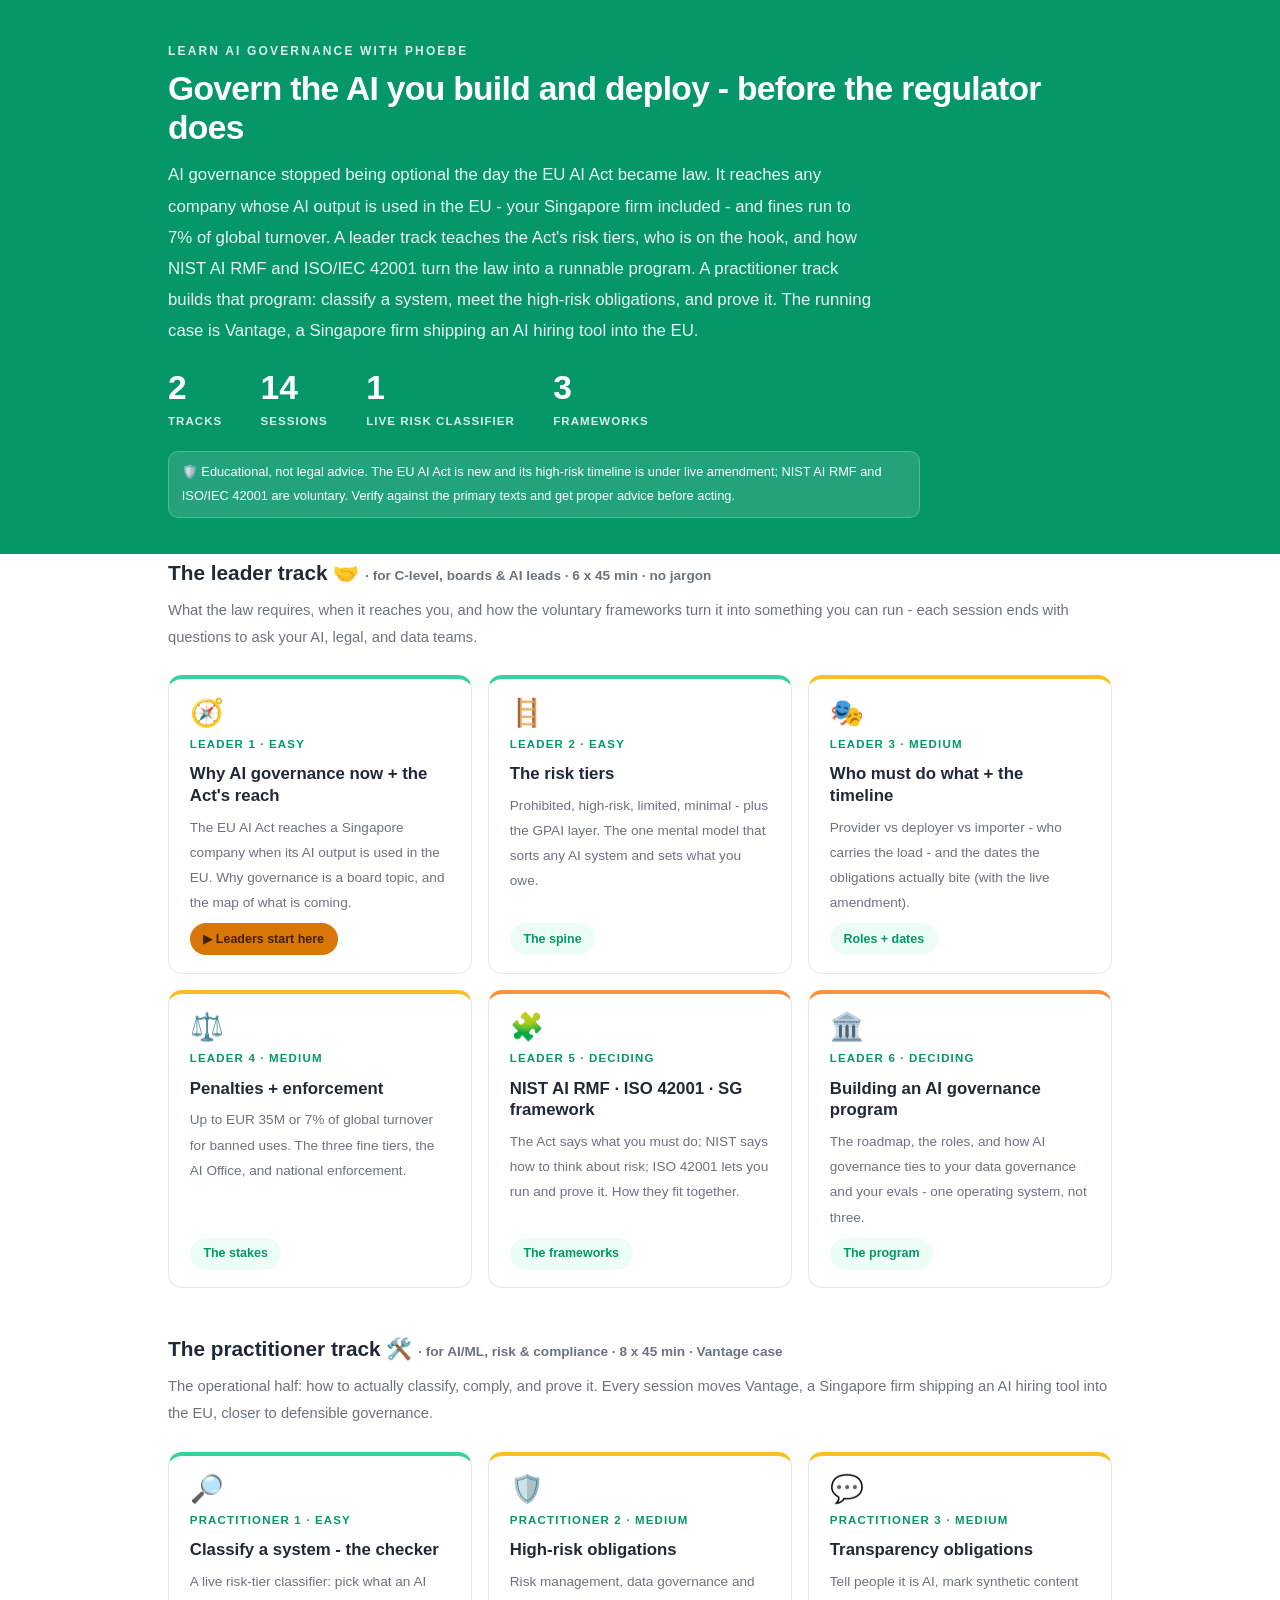
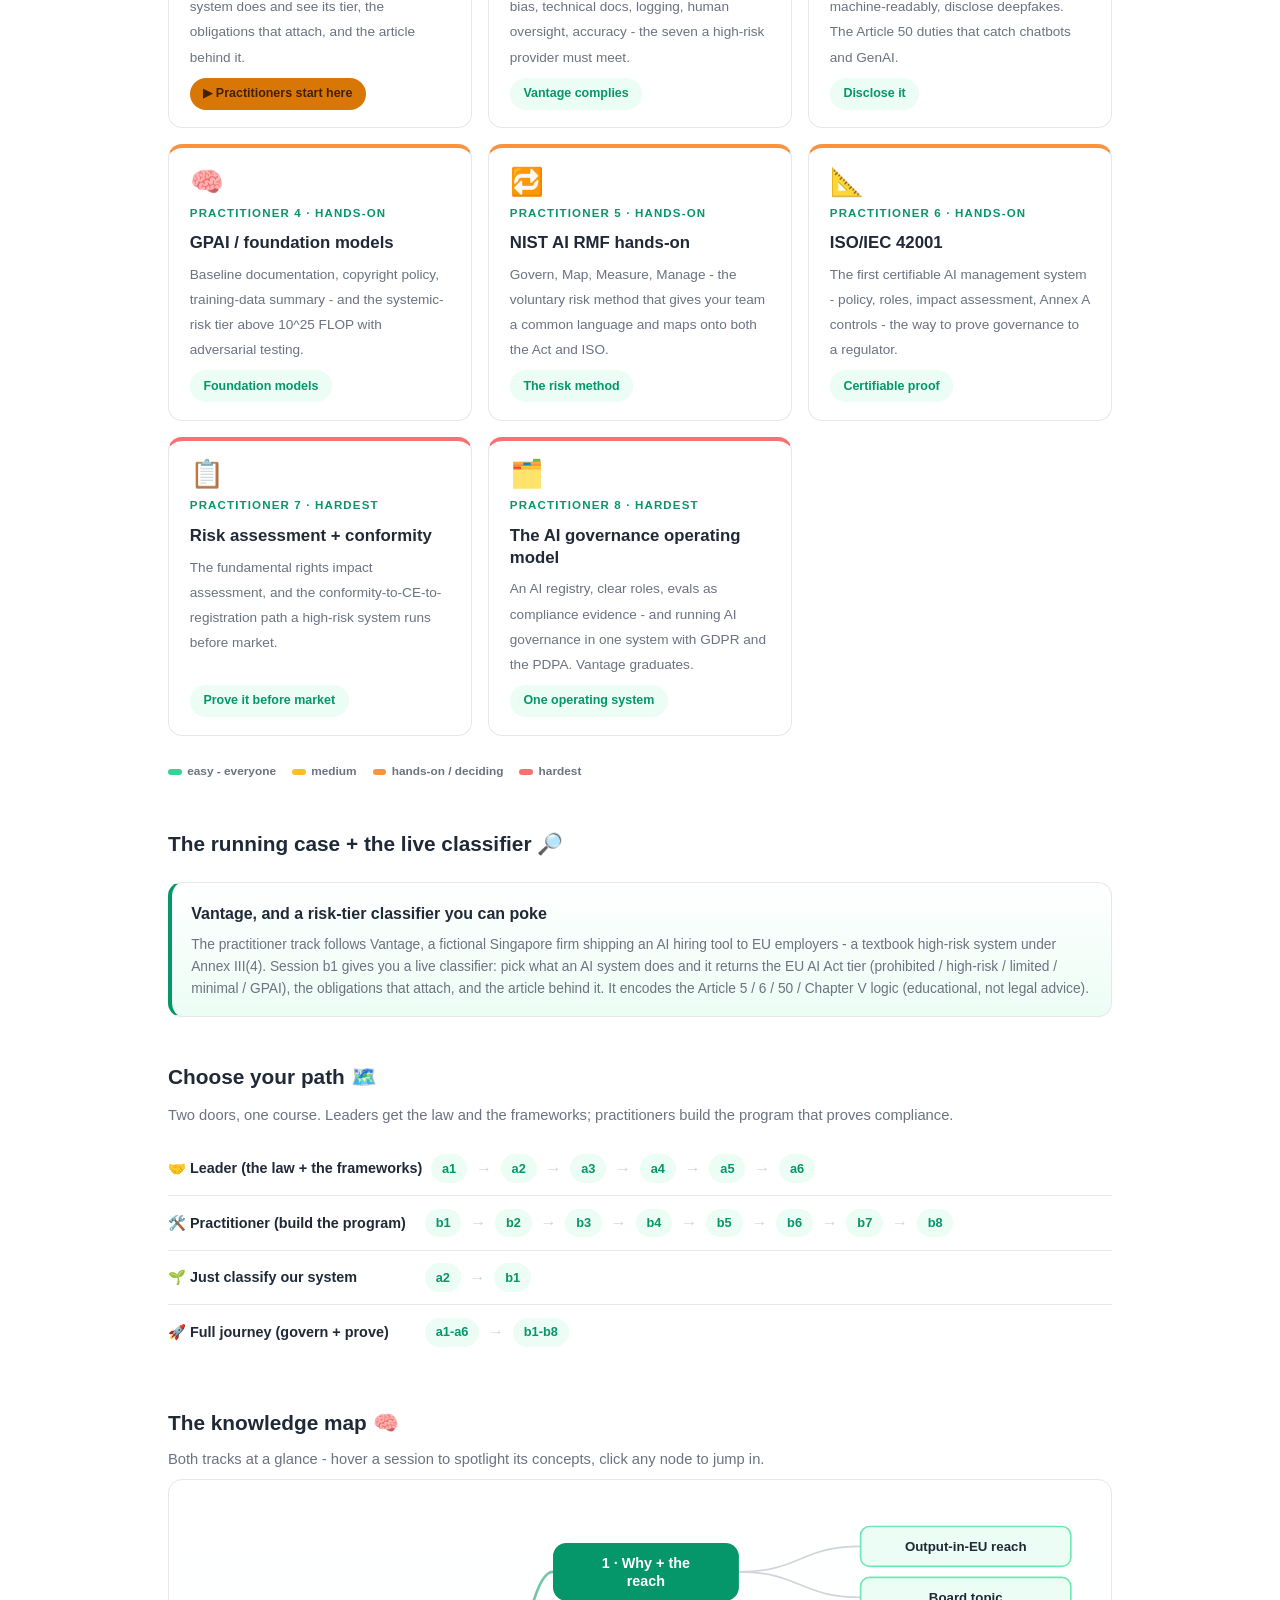
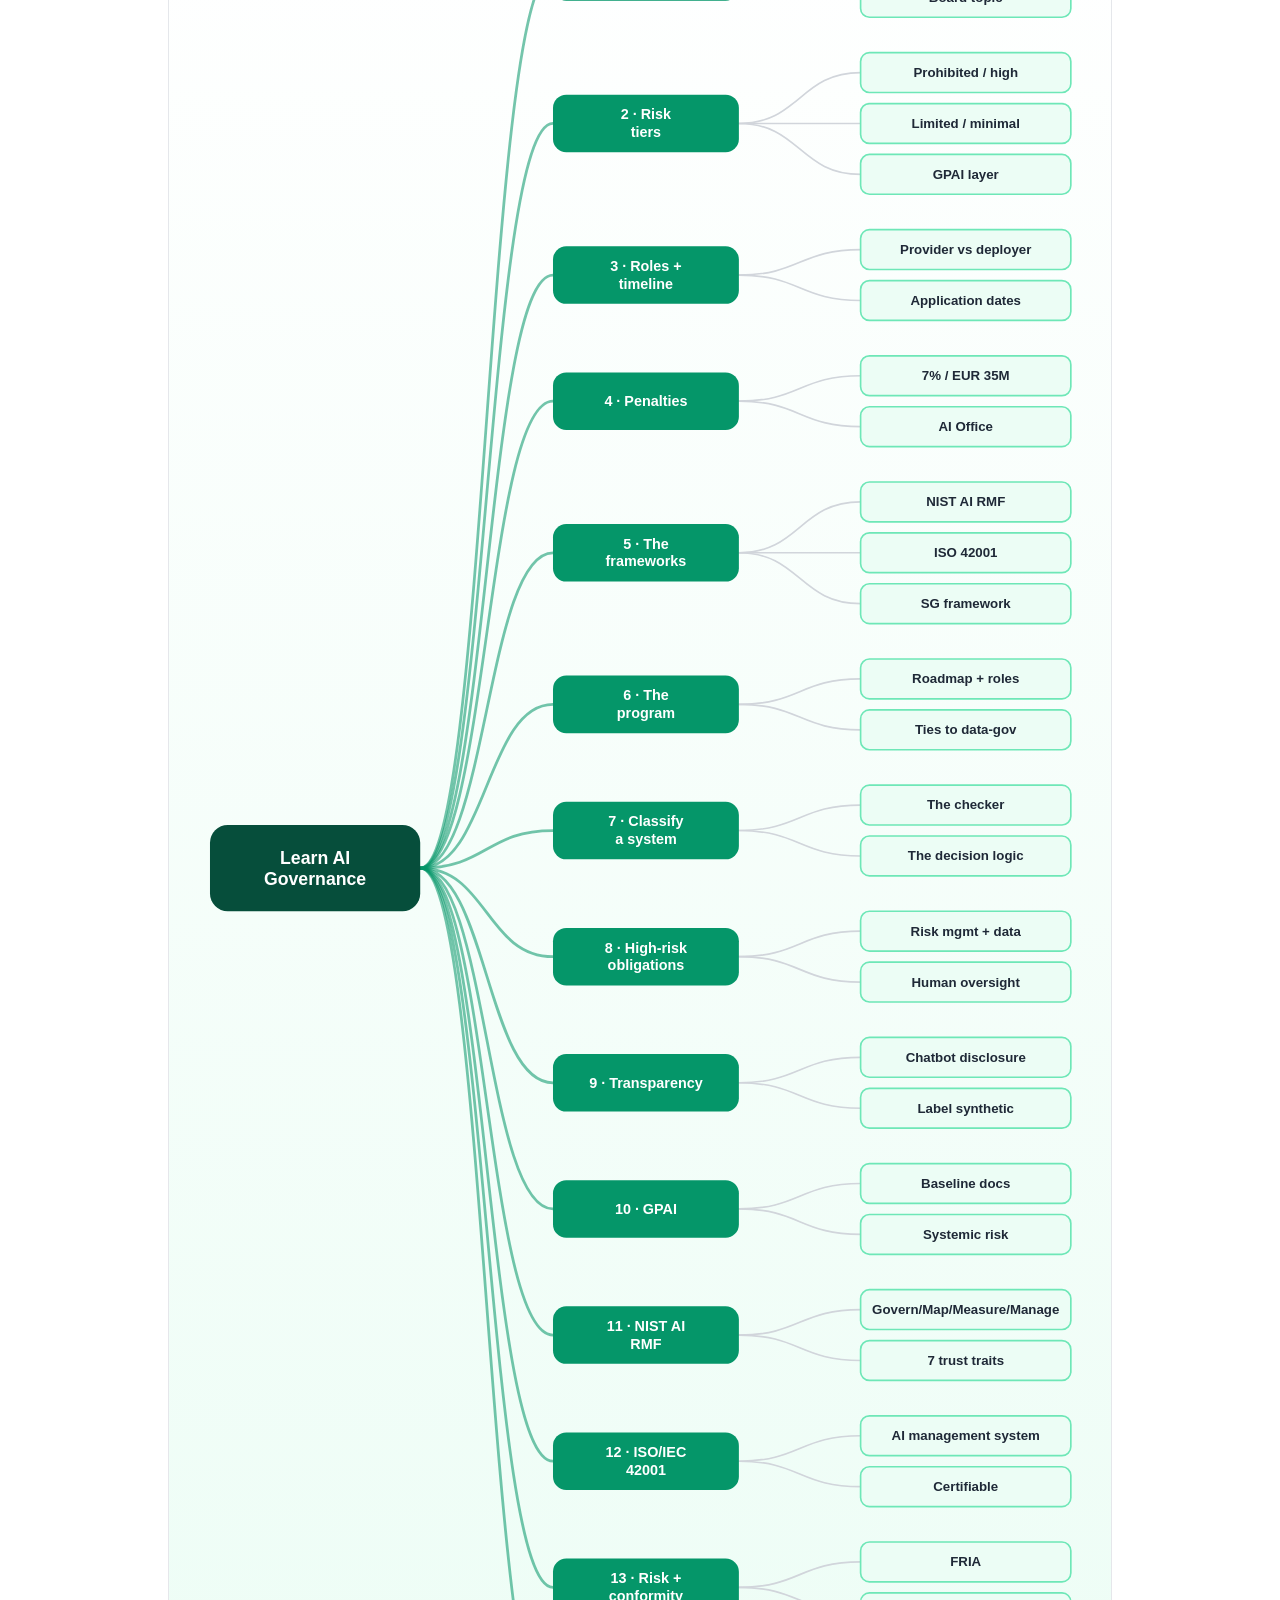
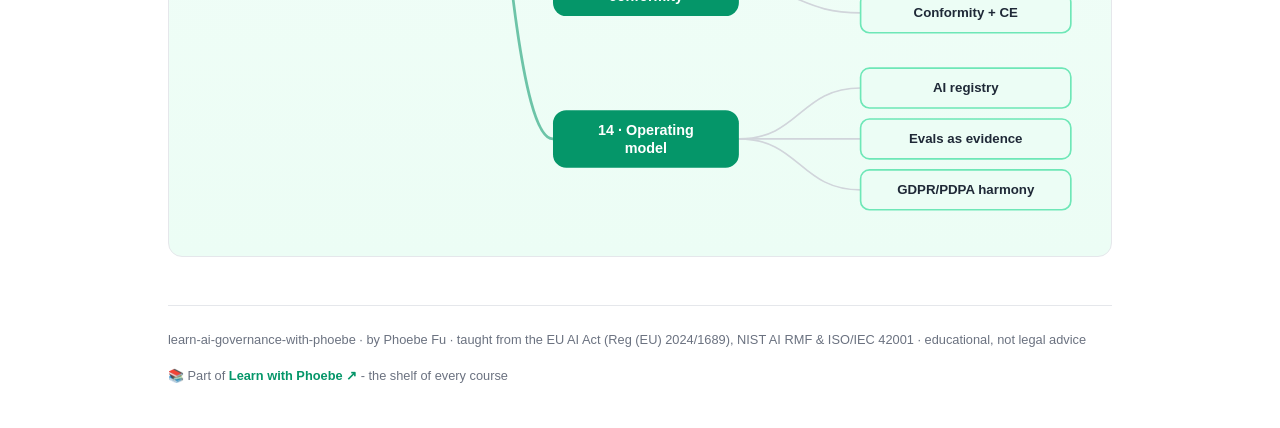
==== index.html @ 43eae9cd "learn-ai-governance-with-phoebe: two-track AI governance course (EU AI Act + NIST + ISO 42001), aiac" ====
<!DOCTYPE html>
<html lang="en">
<head>
<meta charset="UTF-8">
<meta name="viewport" content="width=device-width, initial-scale=1.0">
<title>learn AI governance with phoebe - the EU AI Act, NIST AI RMF & ISO 42001</title>
<link rel="stylesheet" href="assets/style.css?v=1">
<style>
  .stats-row { display: flex; gap: 2.4rem; margin-top: 1.5rem; flex-wrap: wrap; }
  .stat b { display: block; font-size: 2.1rem; font-weight: 800; line-height: 1.05; font-variant-numeric: tabular-nums; }
  .stat span { font-size: .72rem; opacity: .85; text-transform: uppercase; letter-spacing: .09em; font-weight: 600; }
  .lawnote { margin-top: 1rem; font-size: .8rem; background: rgba(255,255,255,.12); border: 1px solid rgba(255,255,255,.22); border-radius: 10px; padding: .55rem .8rem; max-width: 47rem; }

  .course-grid { display: grid; grid-template-columns: repeat(auto-fit, minmax(17rem, 1fr)); gap: 1rem; margin-top: 1.5rem; }
  .course-card { border: 1px solid var(--hairline); border-top: 4px solid var(--diff, var(--indigo)); border-radius: var(--radius); padding: 1.2rem 1.3rem 1.1rem; display: flex; flex-direction: column; gap: .5rem; text-decoration: none; color: var(--ink); background: #fff; transition: box-shadow .15s ease, border-color .15s ease, transform .15s ease; position: relative; }
  .course-card:hover { border-color: var(--indigo-soft); border-top-color: var(--diff, var(--indigo)); box-shadow: 0 8px 28px rgba(5,150,105,.14); transform: translateY(-3px); }
  .course-card .cicon { font-size: 1.7rem; line-height: 1; }
  .course-card .cnum { font-size: .72rem; font-weight: 700; color: var(--indigo); text-transform: uppercase; letter-spacing: .1em; }
  .course-card h3 { font-size: 1.05rem; font-weight: 800; line-height: 1.3; }
  .course-card p { font-size: .85rem; color: var(--muted); flex: 1; }
  .course-card .meta { display: flex; gap: .4rem; flex-wrap: wrap; }

  .diff-legend { display: flex; gap: 1rem; margin-top: 1.6rem; font-size: .74rem; color: var(--muted); font-weight: 600; flex-wrap: wrap; }
  .diff-legend i { display: inline-block; width: .85rem; height: .35rem; border-radius: 999px; margin-right: .35rem; vertical-align: middle; }

  .paths { margin-top: 2.6rem; }
  .paths h2 { font-size: 1.3rem; font-weight: 800; margin-bottom: .3rem; }
  .paths .plede { color: var(--muted); font-size: .92rem; margin-bottom: .8rem; }
  .path { display: flex; gap: .55rem; align-items: center; padding: .75rem 0; border-bottom: .5px solid var(--hairline); flex-wrap: wrap; }
  .path:last-child { border-bottom: none; }
  .path b { min-width: 15.5rem; font-size: .9rem; }
  .path .pstep { background: var(--indigo-50); color: var(--indigo); border-radius: 999px; padding: .16rem .68rem; font-weight: 700; font-size: .8rem; text-decoration: none; transition: all .12s ease; }
  .path .pstep:hover { background: var(--indigo); color: #fff; }
  .path .parr { color: var(--faint); font-weight: 700; }

  .rp-card { border: 1px solid var(--hairline); border-left: 4px solid var(--indigo); border-radius: var(--radius); padding: 1rem 1.2rem; background: linear-gradient(180deg,#fff,var(--indigo-50)); margin-top: 1.2rem; }
  .rp-card h4 { font-size: 1rem; font-weight: 800; margin-bottom: .3rem; }
  .rp-card p { font-size: .86rem; color: var(--muted); line-height: 1.6; }

  .mm-section { margin-top: 1.6rem; }
  .mm-section h2 { font-size: 1.3rem; font-weight: 800; margin-bottom: .2rem; }
  .mm-section .mm-lede { color: var(--muted); font-size: .92rem; margin-bottom: .4rem; }
  .mm-wrap { border: 1px solid var(--hairline); border-radius: var(--radius); background: linear-gradient(180deg,#fff,#ECFDF5); padding: .6rem; overflow-x: auto; }
  .mm-svg { width: 100%; height: auto; display: block; max-width: 60rem; margin: 0 auto; min-width: 34rem; }
  .mm-link { cursor: pointer; text-decoration: none; }
  .mm-node rect { transition: opacity .15s ease, filter .15s ease; }
  .mm-node text { pointer-events: none; }
  .mm-link:hover .mm-node rect { filter: brightness(1.06); }
  .mm-edge { transition: opacity .15s ease; }
</style>
</head>
<body>

<header class="masthead">
  <div class="wrap">
    <div class="eyebrow">Learn AI Governance with Phoebe</div>
    <h1>Govern the AI you build and deploy - before the regulator does</h1>
    <p class="sub">AI governance stopped being optional the day the EU AI Act became law. It reaches any company whose AI output is used in the EU - your Singapore firm included - and fines run to 7% of global turnover. A leader track teaches the Act's risk tiers, who is on the hook, and how NIST AI RMF and ISO/IEC 42001 turn the law into a runnable program. A practitioner track builds that program: classify a system, meet the high-risk obligations, and prove it. The running case is Vantage, a Singapore firm shipping an AI hiring tool into the EU.</p>
    <div class="stats-row">
      <div class="stat"><b data-count="2">2</b><span>tracks</span></div>
      <div class="stat"><b data-count="14">14</b><span>sessions</span></div>
      <div class="stat"><b data-count="1">1</b><span>live risk classifier</span></div>
      <div class="stat"><b data-count="3">3</b><span>frameworks</span></div>
    </div>
    <div class="lawnote">🛡️ Educational, not legal advice. The EU AI Act is new and its high-risk timeline is under live amendment; NIST AI RMF and ISO/IEC 42001 are voluntary. Verify against the primary texts and get proper advice before acting.</div>
  </div>
</header>

<main class="wrap">

  <section class="section">
    <div class="paths" style="margin-top:0">
      <h2>The leader track 🤝 <span style="font-size:.85rem;font-weight:600;color:var(--muted)">· for C-level, boards &amp; AI leads · 6 x 45 min · no jargon</span></h2>
      <p class="plede">What the law requires, when it reaches you, and how the voluntary frameworks turn it into something you can run - each session ends with questions to ask your AI, legal, and data teams.</p>
    </div>
    <div class="course-grid">
      <a class="course-card" href="courses/a1-why-governance.html" style="--diff:#34D399">
        <span class="cicon">🧭</span><span class="cnum">Leader 1 · easy</span>
        <h3>Why AI governance now + the Act's reach</h3>
        <p>The EU AI Act reaches a Singapore company when its AI output is used in the EU. Why governance is a board topic, and the map of what is coming.</p>
        <span class="meta"><span class="pill amber">▶ Leaders start here</span></span>
      </a>
      <a class="course-card" href="courses/a2-risk-tiers.html" style="--diff:#34D399">
        <span class="cicon">🪜</span><span class="cnum">Leader 2 · easy</span>
        <h3>The risk tiers</h3>
        <p>Prohibited, high-risk, limited, minimal - plus the GPAI layer. The one mental model that sorts any AI system and sets what you owe.</p>
        <span class="meta"><span class="pill light">The spine</span></span>
      </a>
      <a class="course-card" href="courses/a3-roles-timeline.html" style="--diff:#FBBF24">
        <span class="cicon">🎭</span><span class="cnum">Leader 3 · medium</span>
        <h3>Who must do what + the timeline</h3>
        <p>Provider vs deployer vs importer - who carries the load - and the dates the obligations actually bite (with the live amendment).</p>
        <span class="meta"><span class="pill light">Roles + dates</span></span>
      </a>
      <a class="course-card" href="courses/a4-penalties.html" style="--diff:#FBBF24">
        <span class="cicon">⚖️</span><span class="cnum">Leader 4 · medium</span>
        <h3>Penalties + enforcement</h3>
        <p>Up to EUR 35M or 7% of global turnover for banned uses. The three fine tiers, the AI Office, and national enforcement.</p>
        <span class="meta"><span class="pill light">The stakes</span></span>
      </a>
      <a class="course-card" href="courses/a5-frameworks.html" style="--diff:#FB923C">
        <span class="cicon">🧩</span><span class="cnum">Leader 5 · deciding</span>
        <h3>NIST AI RMF · ISO 42001 · SG framework</h3>
        <p>The Act says what you must do; NIST says how to think about risk; ISO 42001 lets you run and prove it. How they fit together.</p>
        <span class="meta"><span class="pill light">The frameworks</span></span>
      </a>
      <a class="course-card" href="courses/a6-program.html" style="--diff:#FB923C">
        <span class="cicon">🏛️</span><span class="cnum">Leader 6 · deciding</span>
        <h3>Building an AI governance program</h3>
        <p>The roadmap, the roles, and how AI governance ties to your data governance and your evals - one operating system, not three.</p>
        <span class="meta"><span class="pill light">The program</span></span>
      </a>
    </div>

    <div class="paths">
      <h2>The practitioner track 🛠️ <span style="font-size:.85rem;font-weight:600;color:var(--muted)">· for AI/ML, risk &amp; compliance · 8 x 45 min · Vantage case</span></h2>
      <p class="plede">The operational half: how to actually classify, comply, and prove it. Every session moves Vantage, a Singapore firm shipping an AI hiring tool into the EU, closer to defensible governance.</p>
    </div>
    <div class="course-grid">
      <a class="course-card" href="courses/b1-classify.html" style="--diff:#34D399">
        <span class="cicon">🔎</span><span class="cnum">Practitioner 1 · easy</span>
        <h3>Classify a system - the checker</h3>
        <p>A live risk-tier classifier: pick what an AI system does and see its tier, the obligations that attach, and the article behind it.</p>
        <span class="meta"><span class="pill amber">▶ Practitioners start here</span></span>
      </a>
      <a class="course-card" href="courses/b2-high-risk-obligations.html" style="--diff:#FBBF24">
        <span class="cicon">🛡️</span><span class="cnum">Practitioner 2 · medium</span>
        <h3>High-risk obligations</h3>
        <p>Risk management, data governance and bias, technical docs, logging, human oversight, accuracy - the seven a high-risk provider must meet.</p>
        <span class="meta"><span class="pill light">Vantage complies</span></span>
      </a>
      <a class="course-card" href="courses/b3-transparency.html" style="--diff:#FBBF24">
        <span class="cicon">💬</span><span class="cnum">Practitioner 3 · medium</span>
        <h3>Transparency obligations</h3>
        <p>Tell people it is AI, mark synthetic content machine-readably, disclose deepfakes. The Article 50 duties that catch chatbots and GenAI.</p>
        <span class="meta"><span class="pill light">Disclose it</span></span>
      </a>
      <a class="course-card" href="courses/b4-gpai.html" style="--diff:#FB923C">
        <span class="cicon">🧠</span><span class="cnum">Practitioner 4 · hands-on</span>
        <h3>GPAI / foundation models</h3>
        <p>Baseline documentation, copyright policy, training-data summary - and the systemic-risk tier above 10^25 FLOP with adversarial testing.</p>
        <span class="meta"><span class="pill light">Foundation models</span></span>
      </a>
      <a class="course-card" href="courses/b5-nist-rmf.html" style="--diff:#FB923C">
        <span class="cicon">🔁</span><span class="cnum">Practitioner 5 · hands-on</span>
        <h3>NIST AI RMF hands-on</h3>
        <p>Govern, Map, Measure, Manage - the voluntary risk method that gives your team a common language and maps onto both the Act and ISO.</p>
        <span class="meta"><span class="pill light">The risk method</span></span>
      </a>
      <a class="course-card" href="courses/b6-iso-42001.html" style="--diff:#FB923C">
        <span class="cicon">📐</span><span class="cnum">Practitioner 6 · hands-on</span>
        <h3>ISO/IEC 42001</h3>
        <p>The first certifiable AI management system - policy, roles, impact assessment, Annex A controls - the way to prove governance to a regulator.</p>
        <span class="meta"><span class="pill light">Certifiable proof</span></span>
      </a>
      <a class="course-card" href="courses/b7-risk-assessment.html" style="--diff:#F87171">
        <span class="cicon">📋</span><span class="cnum">Practitioner 7 · hardest</span>
        <h3>Risk assessment + conformity</h3>
        <p>The fundamental rights impact assessment, and the conformity-to-CE-to-registration path a high-risk system runs before market.</p>
        <span class="meta"><span class="pill light">Prove it before market</span></span>
      </a>
      <a class="course-card" href="courses/b8-operating-model.html" style="--diff:#F87171">
        <span class="cicon">🗂️</span><span class="cnum">Practitioner 8 · hardest</span>
        <h3>The AI governance operating model</h3>
        <p>An AI registry, clear roles, evals as compliance evidence - and running AI governance in one system with GDPR and the PDPA. Vantage graduates.</p>
        <span class="meta"><span class="pill light">One operating system</span></span>
      </a>
    </div>
    <div class="diff-legend">
      <span><i style="background:#34D399"></i>easy - everyone</span>
      <span><i style="background:#FBBF24"></i>medium</span>
      <span><i style="background:#FB923C"></i>hands-on / deciding</span>
      <span><i style="background:#F87171"></i>hardest</span>
    </div>

    <div class="paths">
      <h2>The running case + the live classifier 🔎</h2>
      <div class="rp-card">
        <h4>Vantage, and a risk-tier classifier you can poke</h4>
        <p>The practitioner track follows Vantage, a fictional Singapore firm shipping an AI hiring tool to EU employers - a textbook high-risk system under Annex III(4). Session b1 gives you a live classifier: pick what an AI system does and it returns the EU AI Act tier (prohibited / high-risk / limited / minimal / GPAI), the obligations that attach, and the article behind it. It encodes the Article 5 / 6 / 50 / Chapter V logic (educational, not legal advice).</p>
      </div>
    </div>

    <div class="paths">
      <h2>Choose your path 🗺️</h2>
      <p class="plede">Two doors, one course. Leaders get the law and the frameworks; practitioners build the program that proves compliance.</p>
      <div class="path"><b>🤝 Leader (the law + the frameworks)</b>
        <a class="pstep" href="courses/a1-why-governance.html">a1</a><span class="parr">→</span>
        <a class="pstep" href="courses/a2-risk-tiers.html">a2</a><span class="parr">→</span>
        <a class="pstep" href="courses/a3-roles-timeline.html">a3</a><span class="parr">→</span>
        <a class="pstep" href="courses/a4-penalties.html">a4</a><span class="parr">→</span>
        <a class="pstep" href="courses/a5-frameworks.html">a5</a><span class="parr">→</span>
        <a class="pstep" href="courses/a6-program.html">a6</a>
      </div>
      <div class="path"><b>🛠️ Practitioner (build the program)</b>
        <a class="pstep" href="courses/b1-classify.html">b1</a><span class="parr">→</span>
        <a class="pstep" href="courses/b2-high-risk-obligations.html">b2</a><span class="parr">→</span>
        <a class="pstep" href="courses/b3-transparency.html">b3</a><span class="parr">→</span>
        <a class="pstep" href="courses/b4-gpai.html">b4</a><span class="parr">→</span>
        <a class="pstep" href="courses/b5-nist-rmf.html">b5</a><span class="parr">→</span>
        <a class="pstep" href="courses/b6-iso-42001.html">b6</a><span class="parr">→</span>
        <a class="pstep" href="courses/b7-risk-assessment.html">b7</a><span class="parr">→</span>
        <a class="pstep" href="courses/b8-operating-model.html">b8</a>
      </div>
      <div class="path"><b>🌱 Just classify our system</b>
        <a class="pstep" href="courses/a2-risk-tiers.html">a2</a><span class="parr">→</span>
        <a class="pstep" href="courses/b1-classify.html">b1</a>
      </div>
      <div class="path"><b>🚀 Full journey (govern + prove)</b>
        <a class="pstep" href="courses/a1-why-governance.html">a1-a6</a><span class="parr">→</span>
        <a class="pstep" href="courses/b1-classify.html">b1-b8</a>
      </div>
    </div>
  </section>

  <section class="section mm-section">
    <h2>The knowledge map 🧠</h2>
    <p class="mm-lede">Both tracks at a glance - hover a session to spotlight its concepts, click any node to jump in.</p>
    <div class="mm-wrap"><div id="mindmap"></div></div>
  </section>

  <footer class="pagefoot">
    <span>learn-ai-governance-with-phoebe · by Phoebe Fu · taught from the EU AI Act (Reg (EU) 2024/1689), NIST AI RMF &amp; ISO/IEC 42001 · educational, not legal advice</span>
    <span>📚 Part of <a href="https://phoebefu6.github.io/learn-with-phoebe/">Learn with Phoebe ↗</a> - the shelf of every course</span>
  </footer>
</main>

<script>
window.MINDMAP_DATA = {
  title: "Learn AI\nGovernance",
  centerColor: "#064E3B",
  sessions: [
    { label: "Why + the\nreach", href: "courses/a1-why-governance.html", color: "#34D399",
      concepts: [ { label: "Output-in-EU reach", href: "courses/a1-why-governance.html" }, { label: "Board topic", href: "courses/a1-why-governance.html" } ] },
    { label: "Risk\ntiers", href: "courses/a2-risk-tiers.html", color: "#34D399",
      concepts: [ { label: "Prohibited / high", href: "courses/a2-risk-tiers.html" }, { label: "Limited / minimal", href: "courses/a2-risk-tiers.html" }, { label: "GPAI layer", href: "courses/a2-risk-tiers.html" } ] },
    { label: "Roles +\ntimeline", href: "courses/a3-roles-timeline.html", color: "#FBBF24",
      concepts: [ { label: "Provider vs deployer", href: "courses/a3-roles-timeline.html" }, { label: "Application dates", href: "courses/a3-roles-timeline.html" } ] },
    { label: "Penalties", href: "courses/a4-penalties.html", color: "#FBBF24",
      concepts: [ { label: "7% / EUR 35M", href: "courses/a4-penalties.html" }, { label: "AI Office", href: "courses/a4-penalties.html" } ] },
    { label: "The\nframeworks", href: "courses/a5-frameworks.html", color: "#FB923C",
      concepts: [ { label: "NIST AI RMF", href: "courses/a5-frameworks.html" }, { label: "ISO 42001", href: "courses/a5-frameworks.html" }, { label: "SG framework", href: "courses/a5-frameworks.html" } ] },
    { label: "The\nprogram", href: "courses/a6-program.html", color: "#FB923C",
      concepts: [ { label: "Roadmap + roles", href: "courses/a6-program.html" }, { label: "Ties to data-gov", href: "courses/a6-program.html" } ] },
    { label: "Classify\na system", href: "courses/b1-classify.html", color: "#34D399",
      concepts: [ { label: "The checker", href: "courses/b1-classify.html" }, { label: "The decision logic", href: "courses/b1-classify.html" } ] },
    { label: "High-risk\nobligations", href: "courses/b2-high-risk-obligations.html", color: "#FBBF24",
      concepts: [ { label: "Risk mgmt + data", href: "courses/b2-high-risk-obligations.html" }, { label: "Human oversight", href: "courses/b2-high-risk-obligations.html" } ] },
    { label: "Transparency", href: "courses/b3-transparency.html", color: "#FBBF24",
      concepts: [ { label: "Chatbot disclosure", href: "courses/b3-transparency.html" }, { label: "Label synthetic", href: "courses/b3-transparency.html" } ] },
    { label: "GPAI", href: "courses/b4-gpai.html", color: "#FB923C",
      concepts: [ { label: "Baseline docs", href: "courses/b4-gpai.html" }, { label: "Systemic risk", href: "courses/b4-gpai.html" } ] },
    { label: "NIST AI\nRMF", href: "courses/b5-nist-rmf.html", color: "#FB923C",
      concepts: [ { label: "Govern/Map/Measure/Manage", href: "courses/b5-nist-rmf.html" }, { label: "7 trust traits", href: "courses/b5-nist-rmf.html" } ] },
    { label: "ISO/IEC\n42001", href: "courses/b6-iso-42001.html", color: "#FB923C",
      concepts: [ { label: "AI management system", href: "courses/b6-iso-42001.html" }, { label: "Certifiable", href: "courses/b6-iso-42001.html" } ] },
    { label: "Risk +\nconformity", href: "courses/b7-risk-assessment.html", color: "#F87171",
      concepts: [ { label: "FRIA", href: "courses/b7-risk-assessment.html" }, { label: "Conformity + CE", href: "courses/b7-risk-assessment.html" } ] },
    { label: "Operating\nmodel", href: "courses/b8-operating-model.html", color: "#F87171",
      concepts: [ { label: "AI registry", href: "courses/b8-operating-model.html" }, { label: "Evals as evidence", href: "courses/b8-operating-model.html" }, { label: "GDPR/PDPA harmony", href: "courses/b8-operating-model.html" } ] }
  ]
};
</script>
<script src="assets/mindmap.js?v=1"></script>
<script src="assets/app.js?v=1"></script>
</body>
</html>
---- assets/style.css ----
/* learn-claude-with-phoebe - editorial bold design system
   Accent: indigo #059669 · Ink: #1F2937 · Flagship: amber #D97706 */

:root {
  --indigo: #059669;
  --indigo-deep: #064E3B;
  --indigo-mid: #10B981;
  --indigo-soft: #6EE7B7;
  --indigo-50: #ECFDF5;
  --ink: #1F2937;
  --muted: #6B7280;
  --faint: #D1D5DB;
  --hairline: #E5E7EB;
  --amber: #D97706;
  --amber-ink: #422006;
  --amber-50: #FFFBEB;
  --paper: #FFFFFF;
  --code-bg: #111827;
  --code-ink: #E5E7EB;
  --radius: 14px;
}

* { margin: 0; padding: 0; box-sizing: border-box; }

html { font-size: 16px; scroll-behavior: smooth; }
html.zoom-125 { font-size: 20px; }
html.zoom-150 { font-size: 24px; }

body {
  font-family: "Inter", -apple-system, BlinkMacSystemFont, "Segoe UI", Roboto, sans-serif;
  background: var(--paper);
  color: var(--ink);
  line-height: 1.85;
  font-feature-settings: "tnum";
}

.wrap { max-width: 62rem; margin: 0 auto; padding: 0 1.5rem; }

/* ---------- header band ---------- */
.masthead {
  background: var(--indigo);
  color: #fff;
  padding: 2.5rem 0 2.25rem;
}
.masthead .eyebrow {
  font-size: .75rem;
  letter-spacing: .18em;
  text-transform: uppercase;
  opacity: .85;
  font-weight: 600;
}
.masthead h1 {
  font-size: 2.1rem;
  line-height: 1.15;
  font-weight: 800;
  margin: .5rem 0 .75rem;
  letter-spacing: -.02em;
}
.masthead h1 .accent { color: inherit; }
.masthead .sub { font-size: 1.05rem; opacity: .92; max-width: 44rem; }

.chip-row { display: flex; flex-wrap: wrap; gap: .5rem; margin-top: 1.1rem; }
.chip {
  display: inline-flex;
  align-items: center;
  gap: .35rem;
  border-radius: 999px;
  padding: .25rem .8rem;
  font-size: .78rem;
  font-weight: 600;
  white-space: nowrap;
}
.chip.level { background: #fff; color: var(--indigo); }
.chip.audience { background: rgba(255,255,255,.16); color: #fff; border: 1px solid rgba(255,255,255,.35); }
.chip.time { background: var(--ink); color: #fff; font-variant-numeric: tabular-nums; }

/* ---------- agenda bar ---------- */
.agenda {
  display: flex;
  border-radius: 999px;
  overflow: hidden;
  margin: 1.4rem 0 0;
  font-size: .72rem;
  font-weight: 600;
  text-align: center;
  color: #fff;
}
.agenda span { padding: .45rem .3rem; white-space: nowrap; overflow: hidden; text-overflow: ellipsis; }
.agenda .a1 { background: var(--indigo-deep); }
.agenda .a2 { background: var(--indigo-mid); }
.agenda .a3 { background: var(--amber); color: var(--amber-ink); }
.agenda .a4 { background: var(--indigo-soft); }

/* ---------- toolbar ---------- */
.toolbar {
  position: sticky;
  top: 0;
  z-index: 40;
  background: rgba(255,255,255,.94);
  backdrop-filter: blur(6px);
  border-bottom: 1px solid var(--hairline);
  padding: .55rem 0;
}
.toolbar .wrap { display: flex; align-items: center; gap: .6rem; }
.toolbar .crumb { font-size: .8rem; color: var(--muted); font-weight: 600; margin-right: auto; }
.toolbar .crumb a { color: var(--indigo); text-decoration: none; }
.btn {
  border: 1px solid var(--hairline);
  background: #fff;
  color: var(--ink);
  border-radius: 999px;
  padding: .35rem .9rem;
  font-size: .78rem;
  font-weight: 600;
  cursor: pointer;
  font-family: inherit;
  transition: all .15s ease;
}
.btn:hover { border-color: var(--indigo); color: var(--indigo); }
.btn.primary { background: var(--indigo); border-color: var(--indigo); color: #fff; }
.btn.primary:hover { background: var(--indigo-deep); }

/* ---------- sections ---------- */
main { padding: 2.5rem 0 4rem; }

.section { margin-bottom: 2.8rem; }
.section-kicker { margin-bottom: 1rem; }
.section-kicker .klabel {
  display: block;
  font-size: .72rem;
  text-transform: uppercase;
  letter-spacing: .1em;
  color: var(--indigo);
  font-weight: 700;
  margin-bottom: .35rem;
}
.section-kicker h2 {
  font-size: 1.45rem;
  font-weight: 800;
  letter-spacing: -.01em;
  display: flex;
  align-items: center;
  gap: .7rem;
  flex-wrap: wrap;
}
.section-kicker .tag {
  border-radius: 999px;
  padding: .18rem .7rem;
  font-size: .7rem;
  font-weight: 700;
  text-transform: uppercase;
  letter-spacing: .08em;
}
.tag.concept { background: var(--indigo-50); color: var(--indigo); }
.tag.demo { background: var(--amber-50); color: var(--amber-ink); }
.tag.exercise { background: var(--ink); color: #fff; }

.lede { color: var(--muted); max-width: 46rem; margin-bottom: 1.4rem; line-height: 1.8; }

/* live vs self-study markers on cards */
.mode {
  font-size: .64rem;
  font-weight: 700;
  text-transform: uppercase;
  letter-spacing: .07em;
  padding: .14rem .6rem;
  border-radius: 999px;
  flex: none;
}
.mode.live { background: var(--indigo); color: #fff; }
.mode.self { background: #fff; color: var(--muted); border: 1px solid var(--hairline); }

/* ---------- accordions ---------- */
details.card {
  border: 1px solid var(--hairline);
  border-radius: var(--radius);
  margin-bottom: .8rem;
  overflow: hidden;
  background: #fff;
}
details.card[open] { border-color: var(--indigo-soft); box-shadow: 0 8px 28px rgba(5,150,105,.08); }
details.card summary {
  list-style: none;
  cursor: pointer;
  padding: 1rem 1.25rem;
  display: flex;
  align-items: center;
  gap: .75rem;
  font-weight: 700;
  font-size: 1.02rem;
  user-select: none;
}
details.card summary::-webkit-details-marker { display: none; }
details.card summary .dot {
  width: .6rem; height: .6rem;
  border-radius: 999px;
  background: var(--indigo);
  flex: none;
}
details.card summary .mini { margin-left: auto; font-size: .72rem; color: var(--muted); font-weight: 600; white-space: nowrap; }
details.card summary .caret { transition: transform .2s ease; color: var(--indigo); font-size: .8rem; }
details.card[open] summary .caret { transform: rotate(90deg); }
details.card .body { padding: 0 1.25rem 1.4rem; border-top: 1px solid var(--hairline); padding-top: 1.15rem; }
details.card .body p { margin-bottom: 1.05rem; max-width: 48rem; }
details.card .body p:last-child { margin-bottom: 0; }
details.card .body ul, details.card .body ol { margin: 0 0 1.1rem 1.2rem; max-width: 47rem; }
details.card .body li { margin-bottom: .65rem; }
details.card .body h4 { font-size: .95rem; font-weight: 700; margin: 1.1rem 0 .45rem; }
details.card .body h4:first-child { margin-top: 0; }

/* ---------- pills & legends ---------- */
.legend { display: flex; flex-wrap: wrap; gap: .5rem; margin: 0 0 1.2rem; }
.pill {
  display: inline-flex;
  align-items: center;
  gap: .4rem;
  border-radius: 999px;
  padding: .28rem .85rem;
  font-size: .78rem;
  font-weight: 600;
}
.pill.solid { background: var(--indigo); color: #fff; }
.pill.light { background: var(--indigo-50); color: var(--indigo); }
.pill.inkpill { background: var(--ink); color: #fff; }
.pill.amber, .pill.peach { background: var(--amber); color: var(--amber-ink); }
.pill.bare { color: var(--faint); }

/* ---------- 4D grid ---------- */
.grid-2 { display: grid; grid-template-columns: repeat(auto-fit, minmax(15rem, 1fr)); gap: .8rem; margin: .5rem 0 1rem; }
.d-card {
  border: 1px solid var(--hairline);
  border-left: 4px solid var(--indigo);
  border-radius: 10px;
  padding: 1rem 1.1rem;
}
.d-card h4 { font-size: .95rem; margin-bottom: .3rem; }
.d-card h4 .lead-letter { color: var(--indigo); }
.d-card p { font-size: .86rem; color: var(--muted); margin: 0; }

/* ---------- tables ---------- */
table.clean { width: 100%; border-collapse: collapse; font-size: .9rem; margin: .4rem 0 1rem; }
table.clean th {
  text-align: left;
  font-size: .72rem;
  text-transform: uppercase;
  letter-spacing: .08em;
  color: var(--muted);
  padding: .5rem .6rem;
  border-bottom: 2px solid var(--ink);
}
table.clean td { padding: .7rem .6rem; border-bottom: .5px solid var(--hairline); vertical-align: top; line-height: 1.7; }
table.clean td:first-child { font-weight: 600; }

/* ---------- prompt boxes ---------- */
.prompt-box {
  position: relative;
  background: var(--code-bg);
  color: var(--code-ink);
  border-radius: var(--radius);
  padding: 1.1rem 1.2rem;
  margin: 1rem 0 1.2rem;
  font-family: "SF Mono", ui-monospace, Menlo, Consolas, monospace;
  font-size: .84rem;
  line-height: 1.65;
  white-space: pre-wrap;
  word-break: break-word;
}
.prompt-box .label {
  position: absolute;
  top: -0.7rem;
  left: 1rem;
  background: var(--indigo);
  color: #fff;
  font-family: "Inter", -apple-system, sans-serif;
  font-size: .68rem;
  font-weight: 700;
  letter-spacing: .06em;
  text-transform: uppercase;
  border-radius: 999px;
  padding: .15rem .7rem;
}
.prompt-box.bad .label { background: var(--faint); color: var(--ink); }
.prompt-box.good .label { background: var(--amber); color: var(--amber-ink); }
.copy-btn {
  position: absolute;
  top: .7rem;
  right: .7rem;
  background: rgba(255,255,255,.1);
  border: 1px solid rgba(255,255,255,.25);
  color: #fff;
  border-radius: 999px;
  padding: .25rem .8rem;
  font-size: .72rem;
  font-weight: 600;
  cursor: pointer;
  font-family: "Inter", -apple-system, sans-serif;
  transition: background .15s ease;
}
.copy-btn:hover { background: rgba(255,255,255,.22); }
.copy-btn.copied { background: var(--amber); border-color: var(--amber); color: var(--amber-ink); }

/* ---------- demo steps ---------- */
.steps { counter-reset: step; margin: .6rem 0 1rem; }
.step {
  display: flex;
  gap: .9rem;
  padding: .85rem 0;
  border-bottom: .5px solid var(--hairline);
}
.step:last-child { border-bottom: none; }
.step::before {
  counter-increment: step;
  content: counter(step);
  flex: none;
  width: 1.7rem; height: 1.7rem;
  border-radius: 999px;
  background: var(--indigo-50);
  color: var(--indigo);
  font-weight: 700;
  font-size: .85rem;
  display: inline-flex;
  align-items: center;
  justify-content: center;
  margin-top: .1rem;
}
.step p { margin: 0; }

/* ---------- callouts ---------- */
.callout {
  border-radius: var(--radius);
  padding: 1rem 1.2rem;
  margin: 1rem 0;
  font-size: .92rem;
}
.callout.tip { background: var(--indigo-50); border-left: 4px solid var(--indigo); }
.callout.win { background: var(--amber-50); border-left: 4px solid var(--amber); }
.callout strong:first-child { display: block; margin-bottom: .2rem; }

.callout.example {
  background: #FFFFFF;
  border: 1px solid var(--hairline);
  border-left: 4px solid var(--amber);
  font-size: .9rem;
}
.callout.example .ex-pill {
  display: inline-block;
  background: var(--amber);
  color: var(--amber-ink);
  border-radius: 999px;
  padding: .15rem .7rem;
  font-size: .68rem;
  font-weight: 700;
  text-transform: uppercase;
  letter-spacing: .06em;
  margin-bottom: .5rem;
}
.callout.example p { margin: 0 0 .75rem; max-width: 47rem; }
.callout.example p:last-child { margin-bottom: 0; }
.callout.example ul { margin: 0 0 0 1.1rem; max-width: 46rem; }
.callout.example li { margin-bottom: .6rem; }
.callout.example li:last-child { margin-bottom: 0; }

/* ---------- zoomable figures ---------- */
figure.zoomable {
  border: 1px solid var(--hairline);
  border-radius: var(--radius);
  padding: 1.2rem;
  margin: 1rem 0 1.4rem;
  cursor: zoom-in;
  transition: box-shadow .15s ease;
  background: #fff;
}
figure.zoomable:hover { box-shadow: 0 8px 28px rgba(5,150,105,.12); }
figure.zoomable svg, figure.zoomable img { width: 100%; height: auto; display: block; }
figure.zoomable figcaption {
  margin-top: .6rem;
  font-size: .76rem;
  color: var(--muted);
  font-weight: 600;
  display: flex;
  align-items: center;
  gap: .4rem;
}

.lightbox {
  position: fixed;
  inset: 0;
  z-index: 100;
  background: rgba(31,41,55,.9);
  display: none;
  align-items: center;
  justify-content: center;
  padding: 3vh 3vw;
  cursor: zoom-out;
}
.lightbox.open { display: flex; }
.lightbox .inner {
  background: #fff;
  border-radius: var(--radius);
  padding: 2rem;
  max-width: 94vw;
  max-height: 92vh;
  overflow: auto;
}
.lightbox .inner svg, .lightbox .inner img { width: min(88vw, 70rem); height: auto; }
.lightbox .close-hint {
  position: fixed;
  top: 1rem; right: 1.4rem;
  color: #fff;
  font-size: .8rem;
  font-weight: 600;
  opacity: .8;
}

/* ---------- courses covered ---------- */
.covered { border: 1px solid var(--hairline); border-radius: var(--radius); overflow: hidden; }
.covered-row {
  display: flex;
  align-items: baseline;
  gap: .8rem;
  padding: .75rem 1.1rem;
  border-bottom: .5px solid var(--hairline);
  font-size: .9rem;
}
.covered-row:last-child { border-bottom: none; }
.covered-row .status { flex: none; }
.covered-row .name { font-weight: 600; }
.covered-row .note { margin-left: auto; color: var(--muted); font-size: .78rem; text-align: right; }

/* ---------- cheat sheet footer ---------- */
.cheat {
  background: var(--ink);
  color: #fff;
  border-radius: var(--radius);
  padding: 1.6rem 1.6rem 1.3rem;
  margin-top: 3rem;
}
.cheat h3 { font-size: 1.1rem; margin-bottom: 1rem; }
.cheat h3 span { color: var(--indigo-soft); }
.cheat .grid-2 { gap: 1rem; }
.cheat .cheat-item { border-left: 3px solid var(--indigo-mid); padding-left: .8rem; }
.cheat .cheat-item b { display: block; font-size: .85rem; color: var(--indigo-soft); }
.cheat .cheat-item span { font-size: .82rem; opacity: .85; }

footer.pagefoot {
  border-top: 1px solid var(--hairline);
  margin-top: 3rem;
  padding: 1.4rem 0 2.5rem;
  font-size: .8rem;
  color: var(--muted);
  display: flex;
  justify-content: space-between;
  flex-wrap: wrap;
  gap: .8rem;
}
footer.pagefoot a { color: var(--indigo); text-decoration: none; font-weight: 600; }

/* ---------- wayfinding: reading progress + section dots + part numbers ---------- */

#progress-bar {
  position: fixed;
  top: 0; left: 0;
  height: 3px;
  width: 0;
  background: linear-gradient(90deg, var(--indigo), var(--amber));
  z-index: 90;
}

.pagenav {
  position: fixed;
  right: 1.1rem;
  top: 50%;
  transform: translateY(-50%);
  z-index: 50;
  display: flex;
  flex-direction: column;
  gap: .55rem;
}
.pagenav a {
  width: .68rem; height: .68rem;
  border-radius: 999px;
  background: #fff;
  border: 2px solid var(--faint);
  display: block;
  position: relative;
  transition: all .15s ease;
}
.pagenav a:hover { border-color: var(--indigo); transform: scale(1.3); }
.pagenav a.active { background: var(--indigo); border-color: var(--indigo); }
.pagenav a .nlabel {
  position: absolute;
  right: 1.4rem;
  top: 50%;
  transform: translateY(-50%);
  background: var(--ink);
  color: #fff;
  font-size: .7rem;
  font-weight: 600;
  padding: .22rem .65rem;
  border-radius: 6px;
  white-space: nowrap;
  opacity: 0;
  pointer-events: none;
  transition: opacity .15s ease;
}
.pagenav a:hover .nlabel { opacity: 1; }
@media (max-width: 74rem) { .pagenav { display: none; } }

main { counter-reset: partnum -1; }
.section .section-kicker { position: relative; }
.section .section-kicker::before {
  counter-increment: partnum;
  content: counter(partnum, decimal-leading-zero);
  position: absolute;
  right: 0;
  top: -1.2rem;
  font-size: 4.4rem;
  font-weight: 800;
  color: var(--indigo-50);
  line-height: 1;
  font-variant-numeric: tabular-nums;
  pointer-events: none;
  z-index: 0;
}
.section .section-kicker > * { position: relative; z-index: 1; }

details.card summary { transition: background .15s ease; }
details.card summary:hover { background: #F6FEFB; }

/* ---------- journey strip: you are here in the series ---------- */
.journey {
  display: flex;
  align-items: center;
  gap: .45rem;
  margin-top: 1.1rem;
  flex-wrap: wrap;
}
.journey .jlabel { font-size: .7rem; font-weight: 700; text-transform: uppercase; letter-spacing: .09em; opacity: .8; margin-right: .3rem; }
.journey a {
  width: 1.7rem; height: 1.7rem;
  border-radius: 999px;
  display: inline-flex;
  align-items: center;
  justify-content: center;
  font-size: .8rem;
  font-weight: 700;
  text-decoration: none;
  color: #fff;
  border: 1.5px solid rgba(255,255,255,.45);
  transition: all .15s ease;
  font-variant-numeric: tabular-nums;
}
.journey a:hover { border-color: #fff; transform: scale(1.12); }
.journey a.here { background: #fff; color: var(--indigo); border-color: #fff; }
.journey a.dd-chip { width: auto; border-radius: 999px; padding: 0 .7rem; font-size: .72rem; }

/* ---------- check-yourself quiz ---------- */
.quiz-q {
  border: 1px solid var(--hairline);
  border-radius: var(--radius);
  padding: 1.1rem 1.25rem 1rem;
  margin-bottom: .9rem;
  background: #fff;
}
.quiz-q .qtext { font-weight: 700; margin-bottom: .7rem; }
.quiz-q .qopt {
  display: block;
  width: 100%;
  text-align: left;
  background: #fff;
  border: 1px solid var(--hairline);
  border-radius: 10px;
  padding: .6rem .9rem;
  margin-bottom: .5rem;
  font-size: .9rem;
  font-family: inherit;
  color: var(--ink);
  cursor: pointer;
  transition: all .15s ease;
}
.quiz-q .qopt:hover { border-color: var(--indigo); background: var(--indigo-50); }
.quiz-q .qopt.correct { background: var(--indigo); border-color: var(--indigo); color: #fff; font-weight: 600; }
.quiz-q .qopt.correct::after { content: "  ✓"; }
.quiz-q .qopt.wrong { background: #FEF2F2; border-color: #FCA5A5; color: #991B1B; animation: qshake .3s ease; }
.quiz-q .qopt.wrong::after { content: "  ✗ try again"; font-size: .78rem; }
.quiz-q .qopt:disabled { cursor: default; }
.quiz-q .qwhy {
  display: none;
  background: var(--amber-50);
  border-left: 4px solid var(--amber);
  border-radius: 8px;
  padding: .6rem .9rem;
  font-size: .86rem;
  margin-top: .3rem;
}
.quiz-q.answered .qwhy { display: block; }
@keyframes qshake {
  0%, 100% { transform: translateX(0); }
  25% { transform: translateX(-5px); }
  75% { transform: translateX(5px); }
}
.quiz-score { font-weight: 700; color: var(--indigo); margin-top: .4rem; }

@media (prefers-reduced-motion: reduce) {
  .quiz-q .qopt.wrong { animation: none; }
  .journey a:hover { transform: none; }
}

/* ---------- micro-interactions (react-bits inspired, vanilla) ---------- */

/* BlurText: staggered word reveal on the masthead headline */
.masthead h1 .bw {
  display: inline-block;
  opacity: 0;
  filter: blur(8px);
  transform: translateY(.35em);
  animation: bw-in .7s cubic-bezier(.22,.9,.35,1) forwards;
  animation-delay: var(--bw-delay, 0s);
}
@keyframes bw-in {
  to { opacity: 1; filter: blur(0); transform: translateY(0); }
}

/* SpotlightCard: cursor-following highlight on accordion cards */
details.card { position: relative; }
details.card::after {
  content: "";
  position: absolute;
  inset: 0;
  pointer-events: none;
  opacity: 0;
  transition: opacity .3s ease;
  background: radial-gradient(320px circle at var(--mx, 50%) var(--my, 50%), rgba(5,150,105,.09), transparent 65%);
}
details.card:hover::after { opacity: 1; }

/* ScrollReveal: sections rise in as they enter the viewport */
.js-reveal .section {
  opacity: 0;
  transform: translateY(16px);
  transition: opacity .6s ease, transform .6s cubic-bezier(.22,.9,.35,1);
}
.js-reveal .section.revealed { opacity: 1; transform: none; }

@media (prefers-reduced-motion: reduce) {
  .masthead h1 .bw { animation: none; opacity: 1; filter: none; transform: none; }
  details.card::after { display: none; }
  .js-reveal .section { opacity: 1; transform: none; transition: none; }
}

@media (max-width: 40rem) {
  .masthead h1 { font-size: 1.6rem; }
  .agenda span { font-size: .6rem; }
  .toolbar .crumb { display: none; }
}

@media print {
  .toolbar, .copy-btn { display: none; }
  details.card { border: 1px solid #ccc; }
}

/* ---------- EU AI Act risk-tier classifier (aiact-live.js) ---------- */
.aiactbox { border: 1px solid var(--hairline); border-radius: var(--radius); background: #fff; overflow: hidden; margin: 1rem 0 1.4rem; box-shadow: 0 8px 28px rgba(5,150,105,.08); }
.ai-bar { display: flex; align-items: center; gap: .5rem; padding: .5rem .8rem; background: var(--indigo-deep); color: #fff; }
.ai-dot { width: .6rem; height: .6rem; border-radius: 999px; background: var(--amber); flex: none; }
.ai-title { font-size: .76rem; font-weight: 700; letter-spacing: .02em; }
.ai-tag { margin-left: auto; font-size: .68rem; font-weight: 600; opacity: .85; }
.ai-grid { display: grid; gap: .6rem; padding: .8rem .8rem .3rem; }
.ai-field { display: flex; flex-direction: column; gap: .25rem; }
.ai-flabel { font-size: .78rem; font-weight: 600; color: var(--ink); }
.ai-select { border: 1px solid var(--hairline); border-radius: 8px; padding: .45rem .6rem; font-family: inherit; font-size: .84rem; color: var(--ink); background: #fff; }
.ai-select:focus { outline: none; border-color: var(--indigo-soft); box-shadow: 0 0 0 3px rgba(5,150,105,.12); }
.ai-out { padding: .5rem .8rem .2rem; }
.ai-verdict { display: flex; gap: .7rem; align-items: flex-start; border-radius: 10px; padding: .7rem .85rem; }
.ai-prohibited { background: #FEF2F2; border: 1px solid #FCA5A5; }
.ai-high { background: #FFF7ED; border: 1px solid #FDBA74; }
.ai-limited { background: #ECFDF5; border: 1px solid #6EE7B7; }
.ai-minimal { background: #F3F4F6; border: 1px solid #D1D5DB; }
.ai-gpai { background: #EFF6FF; border: 1px solid #93C5FD; }
.ai-badge { font-size: .95rem; font-weight: 800; line-height: 1.3; white-space: nowrap; }
.ai-prohibited .ai-badge { color: #B91C1C; }
.ai-high .ai-badge { color: #C2410C; }
.ai-limited .ai-badge { color: #047857; }
.ai-minimal .ai-badge { color: #4B5563; }
.ai-gpai .ai-badge { color: #1D4ED8; }
.ai-verdict b { font-size: .95rem; }
.ai-rule { font-size: .68rem; font-weight: 700; color: var(--muted); background: #fff; border: 1px solid var(--hairline); border-radius: 999px; padding: .08rem .5rem; margin-left: .4rem; font-family: "SF Mono", Menlo, monospace; }
.ai-verdict p { font-size: .82rem; color: var(--ink); margin: .35rem 0 0; line-height: 1.55; }
.ai-verdict ul { margin: .35rem 0 0 1rem; font-size: .8rem; color: var(--ink); }
.ai-verdict li { margin: .1rem 0; }
.ai-note { font-size: .68rem; color: var(--muted); font-style: italic; padding: .2rem .85rem .3rem; }
.ai-cap { font-size: .76rem; color: var(--muted); padding: 0 .85rem .85rem; }
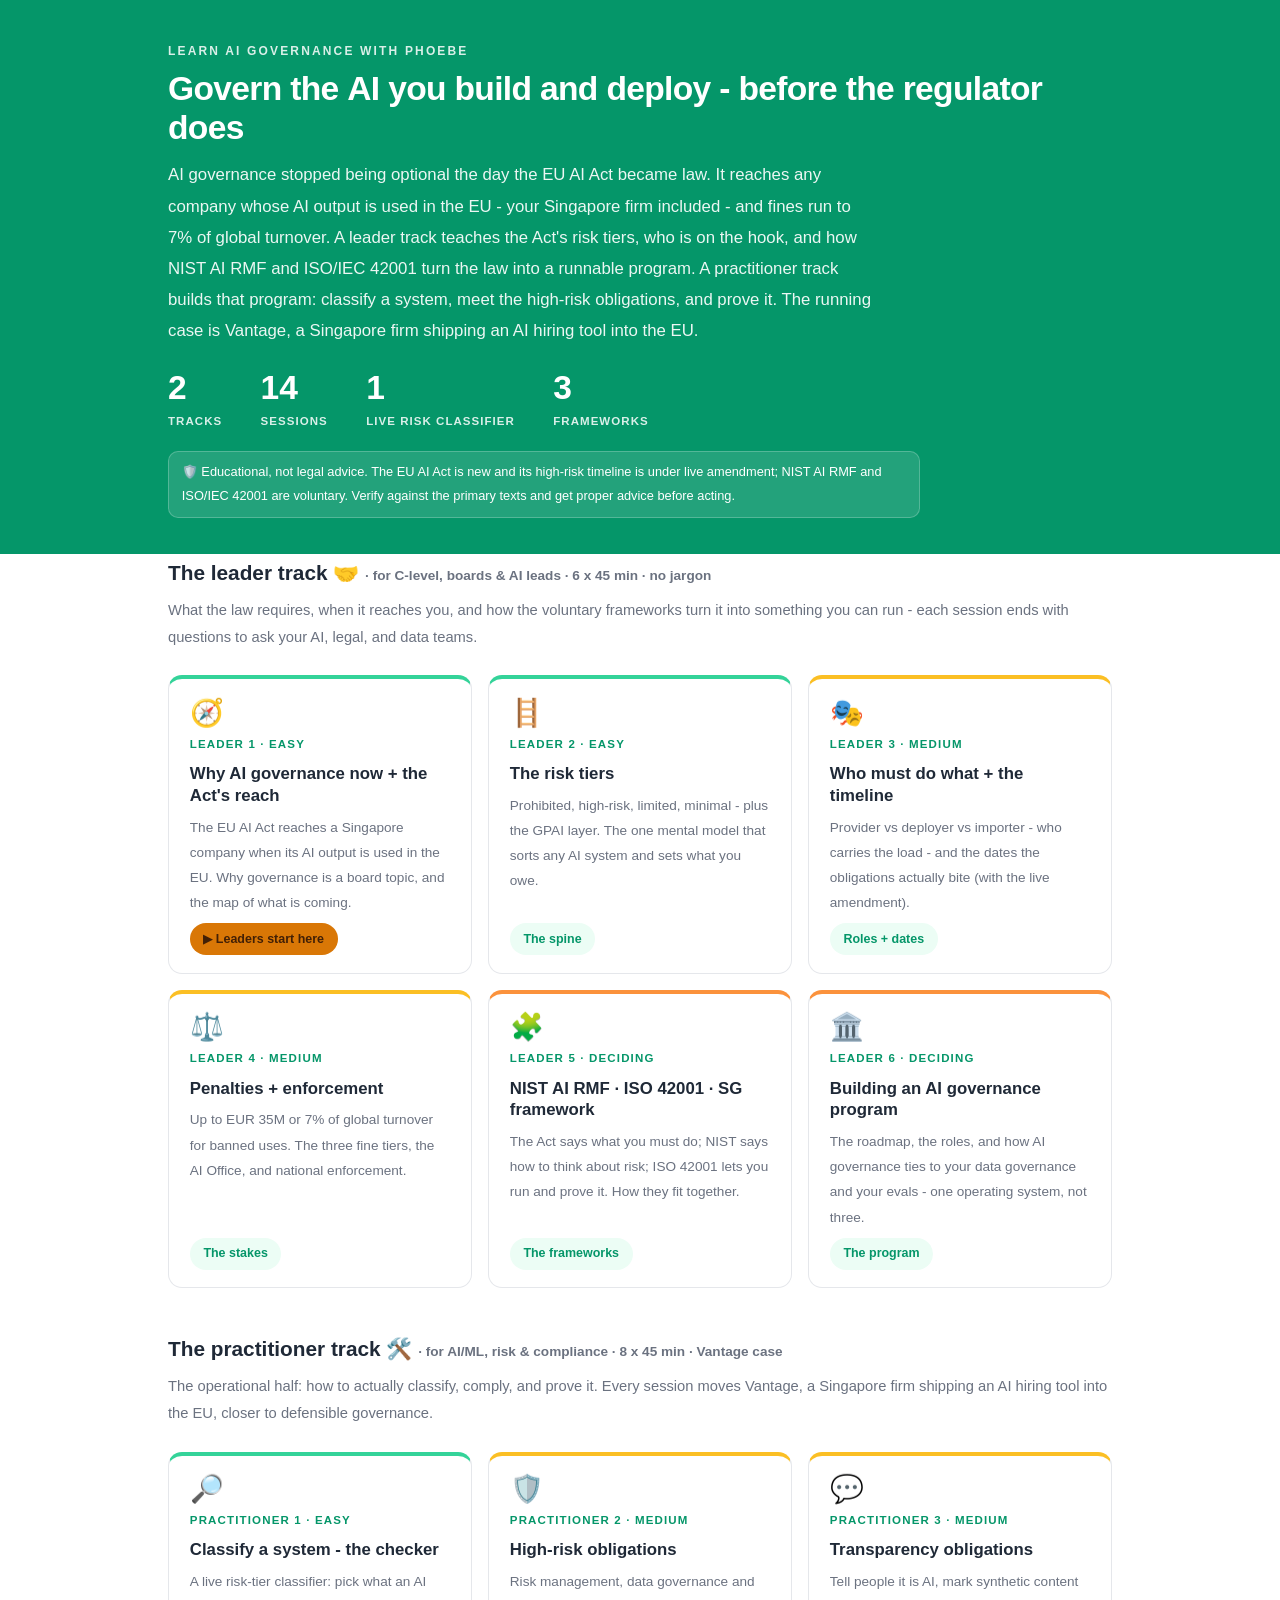
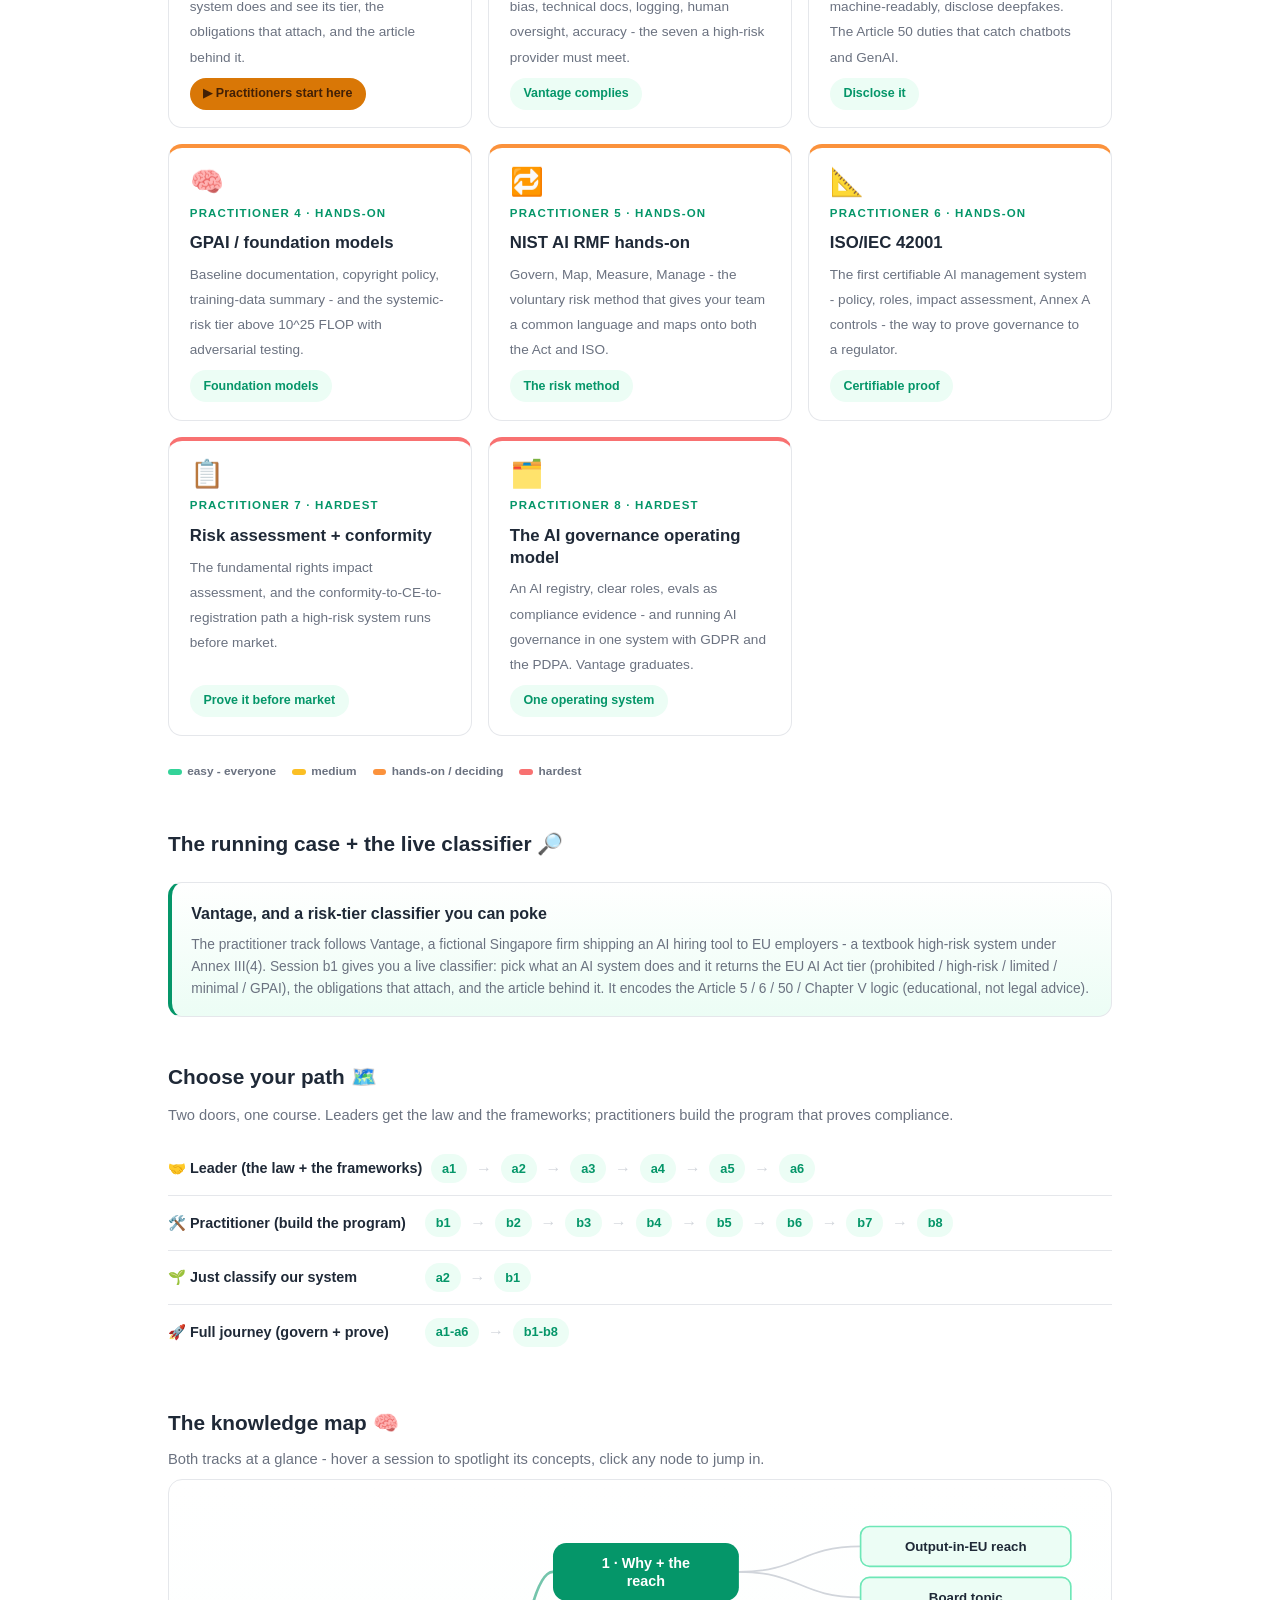
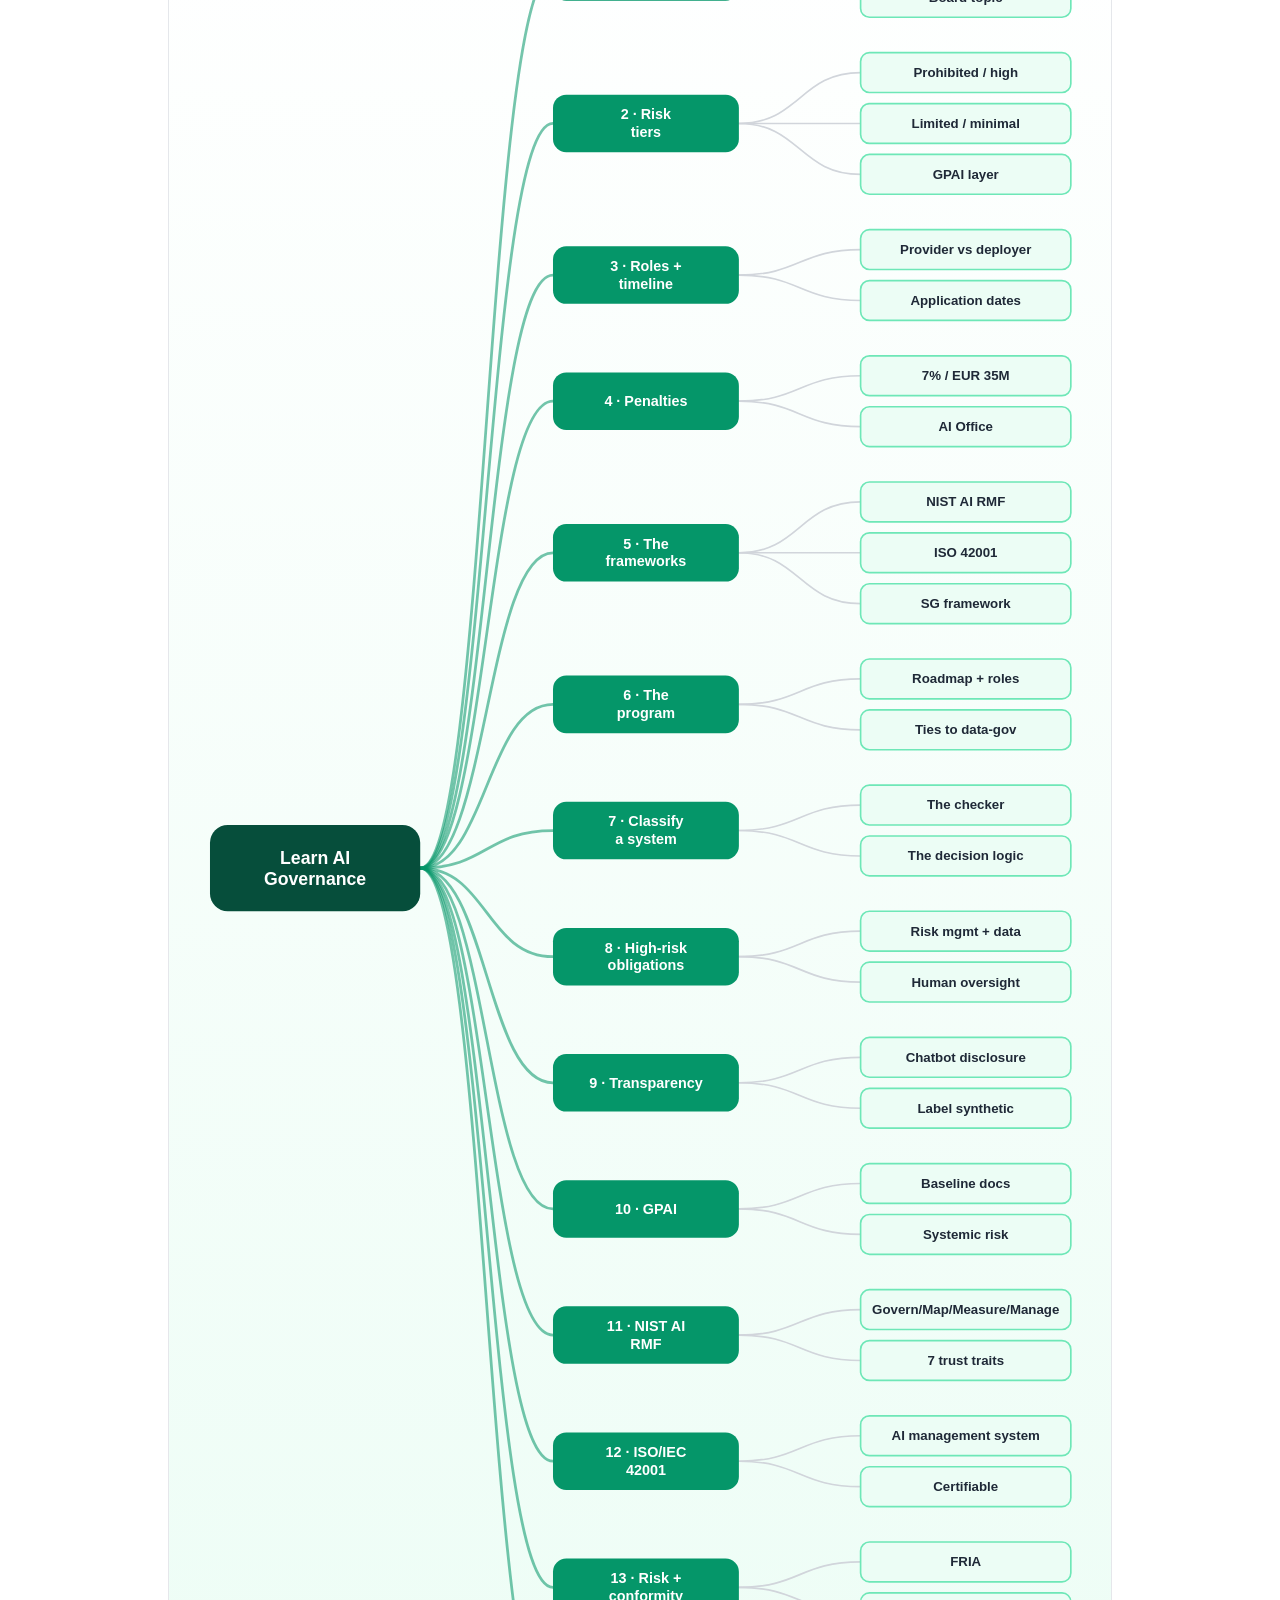
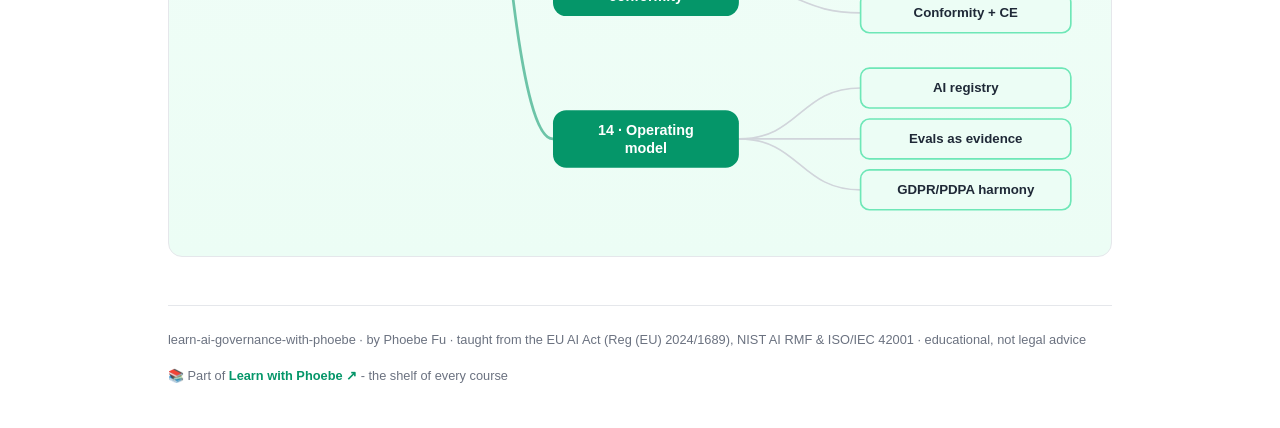
==== commit 67cd9ed4: "Fix diagram clipping and make every page readable on a narrow screen Diagrams: measured geometry def" ====
--- a/index.html
+++ b/index.html
@@ -4,7 +4,7 @@
 <meta charset="UTF-8">
 <meta name="viewport" content="width=device-width, initial-scale=1.0">
 <title>learn AI governance with phoebe - the EU AI Act, NIST AI RMF & ISO 42001</title>
-<link rel="stylesheet" href="assets/style.css?v=1">
+<link rel="stylesheet" href="assets/style.css?v=5">
 <style>
   .stats-row { display: flex; gap: 2.4rem; margin-top: 1.5rem; flex-wrap: wrap; }
   .stat b { display: block; font-size: 2.1rem; font-weight: 800; line-height: 1.05; font-variant-numeric: tabular-nums; }
@@ -261,7 +261,7 @@
   ]
 };
 </script>
-<script src="assets/mindmap.js?v=1"></script>
-<script src="assets/app.js?v=1"></script>
+<script src="assets/mindmap.js?v=5"></script>
+<script src="assets/app.js?v=5"></script>
 </body>
 </html>
--- a/assets/style.css
+++ b/assets/style.css
@@ -690,3 +690,111 @@
 .ai-verdict li { margin: .1rem 0; }
 .ai-note { font-size: .68rem; color: var(--muted); font-style: italic; padding: .2rem .85rem .3rem; }
 .ai-cap { font-size: .76rem; color: var(--muted); padding: 0 .85rem .85rem; }
+
+/* === LWP-PATCH v2 === */
+/* palette-agnostic aliases: 75 repos use --indigo/--amber, 1 uses --pine/--clay */
+:root {
+  --pv-accent: var(--indigo, var(--pine, #334155));
+  --pv-flag: var(--amber, var(--clay, #B45309));
+  --pv-flag-50: var(--amber-50, var(--clay-50, #FEF3E2));
+}
+
+/* ============================================================
+   v2 - readable on a phone + reading modes
+   Layout only. No palette tokens are changed.
+   ============================================================ */
+
+/* --- skip link --- */
+.skip-link {
+  position: absolute; left: -9999px; top: 0; z-index: 200;
+  background: var(--pv-accent); color: #fff;
+  padding: .7rem 1.1rem; border-radius: 0 0 var(--radius) 0;
+  font-weight: 700; font-size: .85rem; text-decoration: none;
+}
+.skip-link:focus { left: 0; }
+
+/* --- visible keyboard focus everywhere --- */
+:focus-visible {
+  outline: 3px solid var(--pv-flag);
+  outline-offset: 2px;
+  border-radius: 4px;
+}
+
+/* --- diagrams: hold authored width, scroll instead of shrinking --- */
+.figscroll { overflow-x: auto; -webkit-overflow-scrolling: touch; overscroll-behavior-x: contain; }
+.figscroll::-webkit-scrollbar { height: 6px; }
+.figscroll::-webkit-scrollbar-thumb { background: var(--faint); border-radius: 3px; }
+
+/* --- tables: scroll container + sticky row label --- */
+.tablescroll { overflow-x: auto; -webkit-overflow-scrolling: touch; border-radius: var(--radius); }
+
+/* --- section contents counter --- */
+.sec-meta {
+  display: block; margin-top: .3rem;
+  font-size: .72rem; font-weight: 700; letter-spacing: .06em;
+  text-transform: uppercase; color: var(--muted);
+  font-variant-numeric: tabular-nums;
+}
+
+/* --- study-mode switch --- */
+.btn.mode-on { background: var(--pv-flag); border-color: var(--pv-flag); color: #fff; }
+
+/* --- deep-linked card gets a moment of emphasis --- */
+details.card.linked { border-color: var(--pv-flag); box-shadow: 0 0 0 3px var(--pv-flag-50); }
+
+@media (max-width: 820px) {
+  /* labels keep the size they were drawn at; the figure scrolls */
+  figure.zoomable svg { min-width: 820px; }
+  .figscroll .mm-svg, .mindmap svg { min-width: 840px; }
+
+  table.clean { min-width: 620px; }
+  table.clean th:first-child,
+  table.clean td:first-child {
+    position: sticky; left: 0; background: #fff;
+    box-shadow: 1px 0 0 var(--hairline);
+  }
+
+  pre, .prompt-box { overflow-x: auto; }
+
+  /* 44px tap targets */
+  details.card summary { min-height: 44px; }
+  .qopt { min-height: 44px; display: flex; align-items: center; padding: .7rem .9rem; }
+  .toolbar .btn, .pagefoot a { min-height: 44px; display: inline-flex; align-items: center; }
+}
+
+@media (max-width: 640px) {
+  /* long inline code tokens and nowrap chips are the two things that still
+     forced the page sideways below 640px: let them break rather than push
+     the layout. Inside the media query only - desktop is untouched. */
+  :not(pre) > code, .prompt-box span, code span { overflow-wrap: anywhere; word-break: break-word; }
+  .chip, .syn-chip, .pill, .mode, .tag { white-space: normal; max-width: 100%; }
+
+  /* the agenda bar truncated its own labels into nonsense - stack it */
+  .agenda { flex-direction: column; align-items: stretch; gap: .3rem; }
+  .agenda span { font-size: .74rem; text-align: left; padding: .4rem .7rem; flex: none !important; }
+  .chip-row, .legend { flex-wrap: wrap; }
+  .journey { flex-wrap: wrap; row-gap: .45rem; }
+}
+
+/* --- print: a session should print as a complete handout --- */
+@media print {
+  .pagenav, #progress-bar, .skip-link, .journey, .lightbox { display: none !important; }
+  details.card > .body { display: block !important; }
+  details.card, figure, table.clean, .callout { break-inside: avoid; page-break-inside: avoid; }
+  figure.zoomable svg { min-width: 0; max-width: 100%; }
+  .figscroll, .tablescroll { overflow: visible; }
+  a[href^="http"]::after { content: " (" attr(href) ")"; font-size: .72rem; color: #555; }
+}
+
+/* swipe hint: own line, only when the diagram really does scroll */
+figure.zoomable.can-scroll figcaption { flex-wrap: wrap; }
+figure.zoomable.can-scroll figcaption::after {
+  content: "swipe the diagram \2192";
+  flex: 0 0 100%;
+  margin-top: .2rem;
+  font-size: .72rem;
+  font-weight: 700;
+  letter-spacing: .04em;
+  color: var(--pv-flag);
+}
+/* === /LWP-PATCH === */
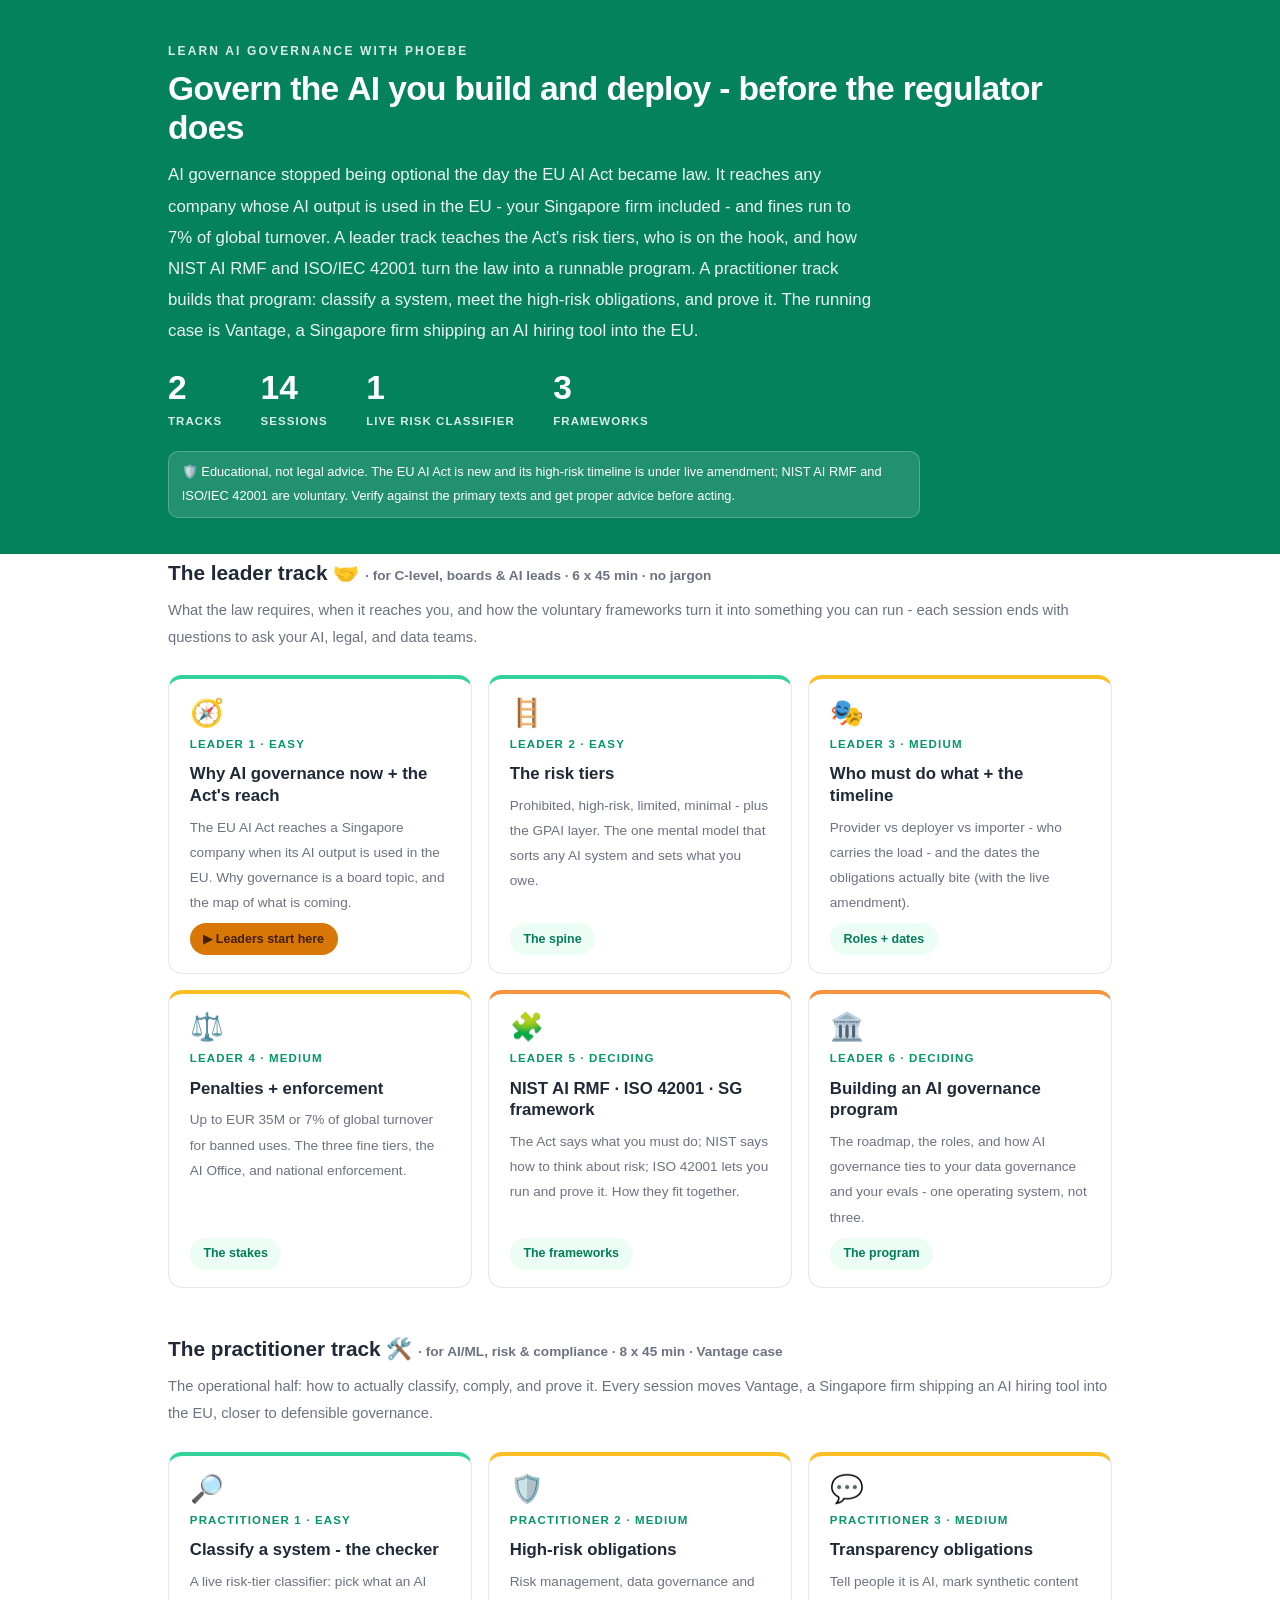
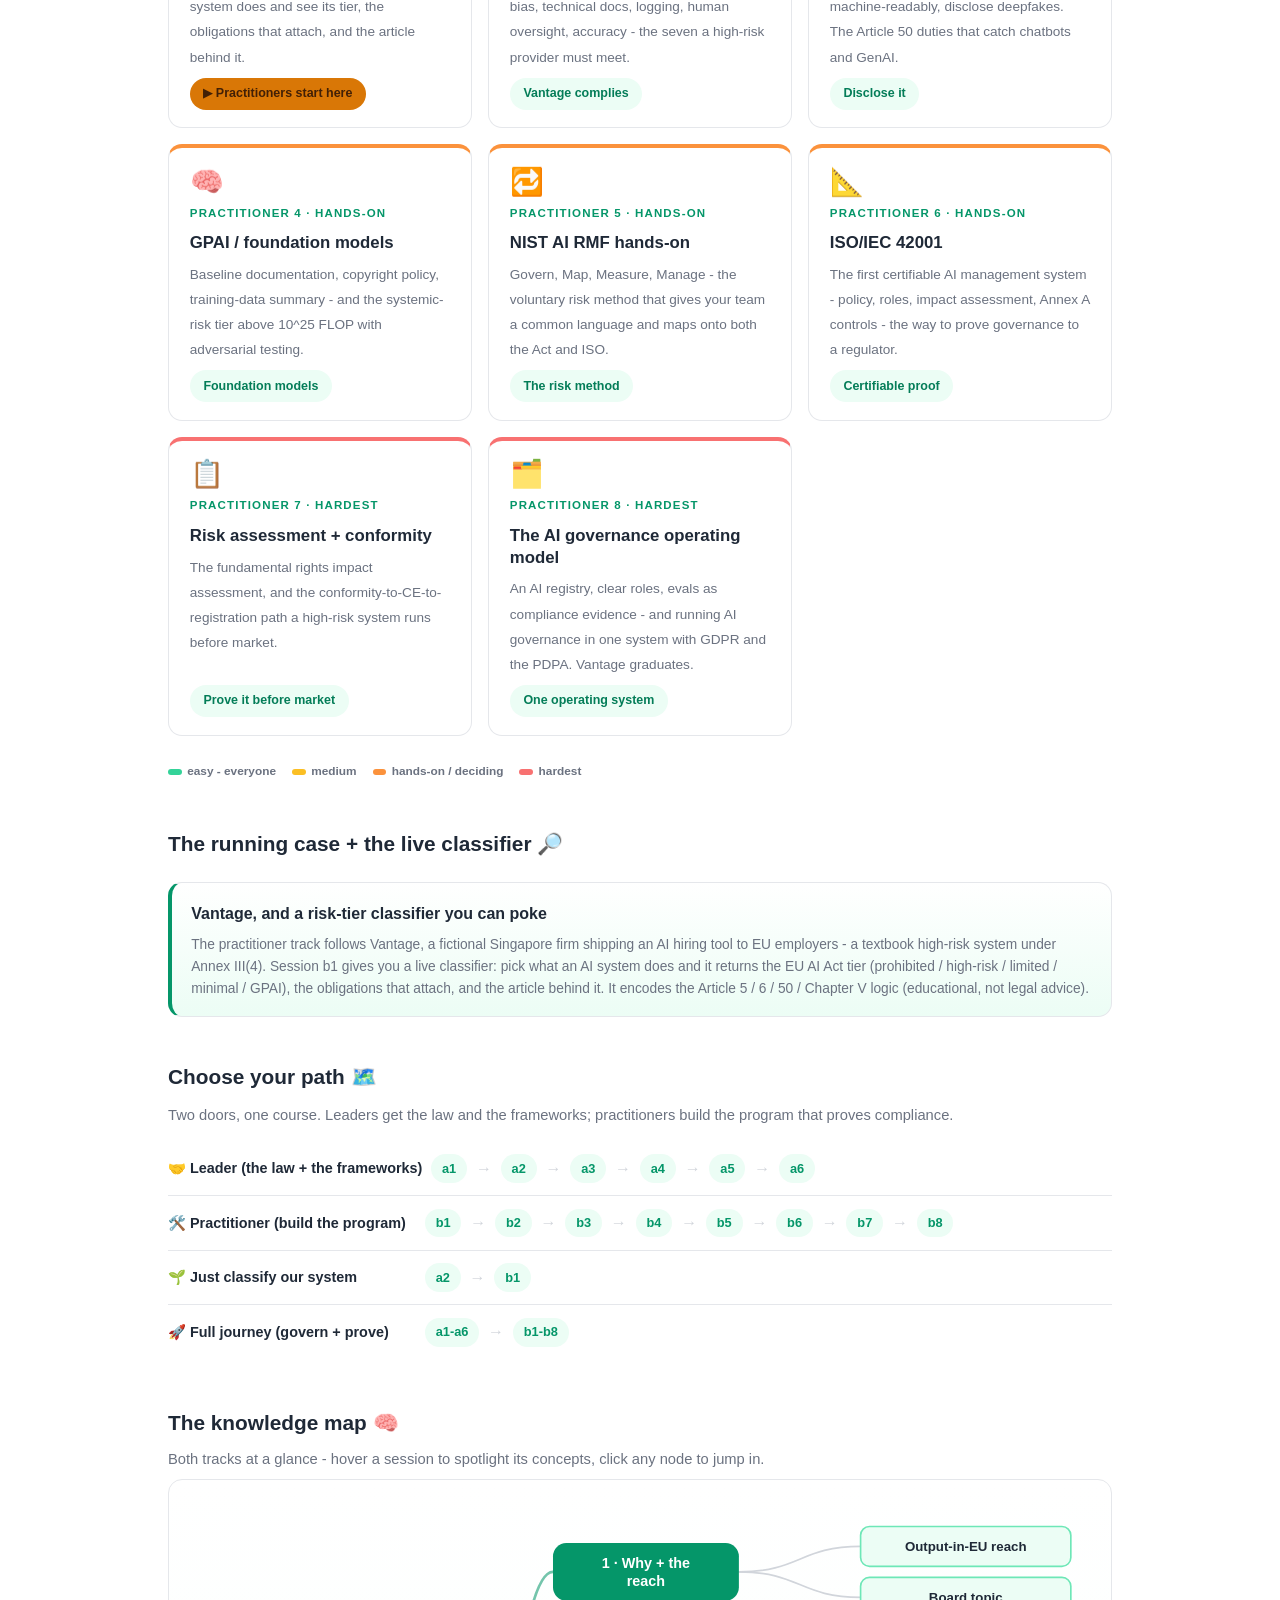
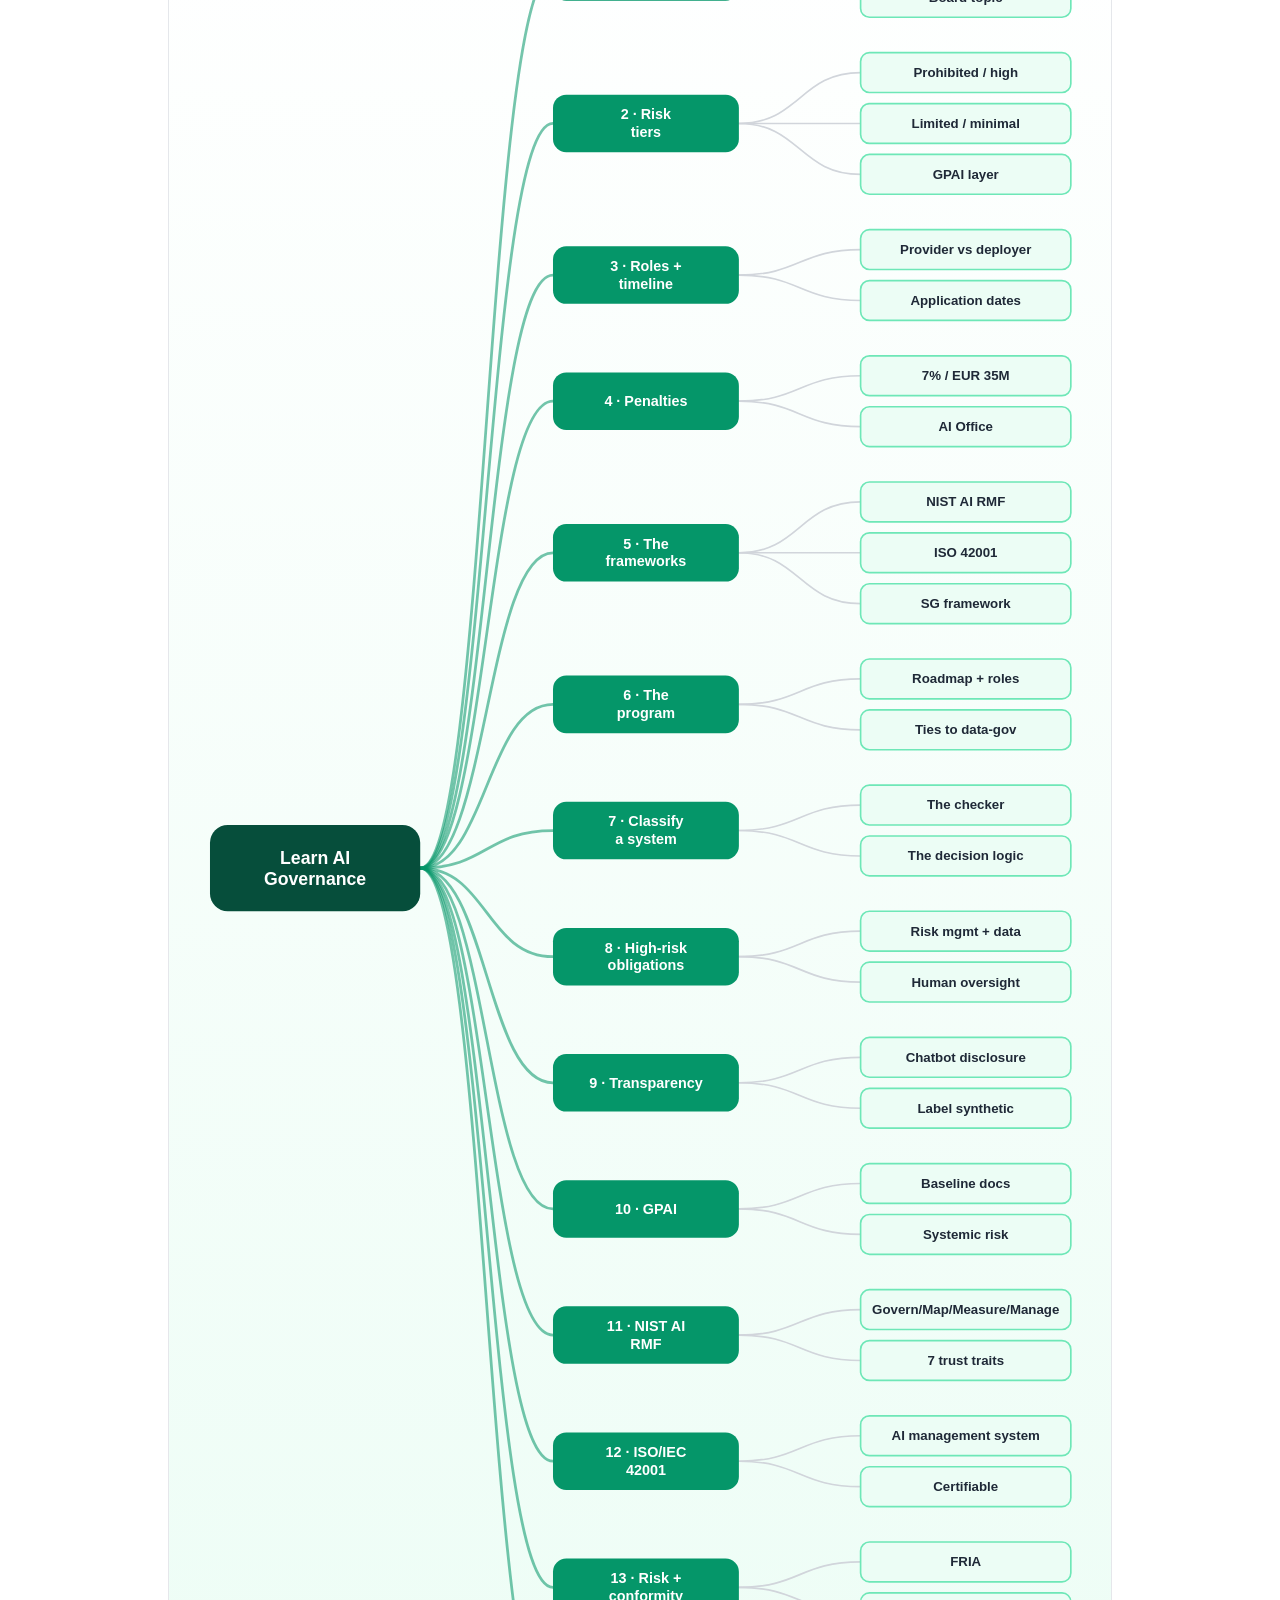
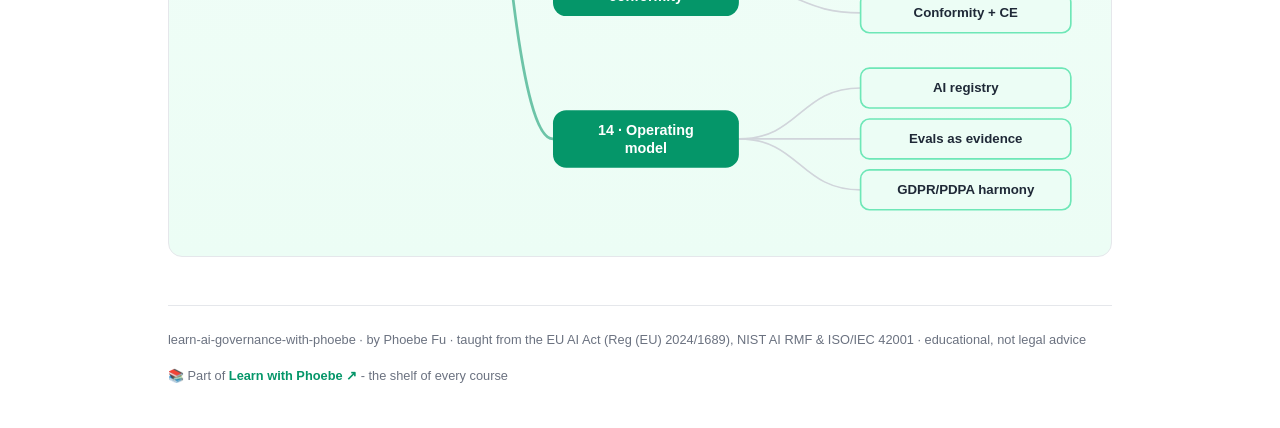
==== commit f9b4a0c3: "Raise every text-on-fill pair to WCAG AA (lowest was 3.6:1) 11 rule(s) drew text on a solid fill bel" ====
--- a/index.html
+++ b/index.html
@@ -3,8 +3,23 @@
 <head>
 <meta charset="UTF-8">
 <meta name="viewport" content="width=device-width, initial-scale=1.0">
+<!-- social:start -->
+<meta name="description" content="AI governance stopped being optional the day the EU AI Act became law. It reaches any company whose AI output is used in the EU - your Singapore firm included - and fines run to 7% of global...">
+<meta property="og:type" content="article">
+<meta property="og:site_name" content="Learn with Phoebe">
+<meta property="og:title" content="learn AI governance with phoebe - the EU AI Act, NIST AI RMF &amp; ISO 42001">
+<meta property="og:description" content="AI governance stopped being optional the day the EU AI Act became law. It reaches any company whose AI output is used in the EU - your Singapore firm included - and fines run to 7% of global...">
+<meta property="og:url" content="https://phoebefu6.github.io/learn-ai-governance-with-phoebe/">
+<meta property="og:image" content="https://phoebefu6.github.io/learn-ai-governance-with-phoebe/assets/og-cover.png">
+<meta property="og:image:width" content="1200">
+<meta property="og:image:height" content="630">
+<meta name="twitter:card" content="summary_large_image">
+<meta name="twitter:title" content="learn AI governance with phoebe - the EU AI Act, NIST AI RMF &amp; ISO 42001">
+<meta name="twitter:description" content="AI governance stopped being optional the day the EU AI Act became law. It reaches any company whose AI output is used in the EU - your Singapore firm included - and fines run to 7% of global...">
+<meta name="twitter:image" content="https://phoebefu6.github.io/learn-ai-governance-with-phoebe/assets/og-cover.png">
+<!-- social:end -->
 <title>learn AI governance with phoebe - the EU AI Act, NIST AI RMF & ISO 42001</title>
-<link rel="stylesheet" href="assets/style.css?v=5">
+<link rel="stylesheet" href="assets/style.css?v=10">
 <style>
   .stats-row { display: flex; gap: 2.4rem; margin-top: 1.5rem; flex-wrap: wrap; }
   .stat b { display: block; font-size: 2.1rem; font-weight: 800; line-height: 1.05; font-variant-numeric: tabular-nums; }
@@ -261,7 +276,7 @@
   ]
 };
 </script>
-<script src="assets/mindmap.js?v=5"></script>
-<script src="assets/app.js?v=5"></script>
+<script src="assets/mindmap.js?v=6"></script>
+<script src="assets/app.js?v=6"></script>
 </body>
 </html>
--- a/assets/style.css
+++ b/assets/style.css
@@ -2,6 +2,8 @@
    Accent: indigo #059669 · Ink: #1F2937 · Flagship: amber #D97706 */
 
 :root {
+  --indigo-solid: #04825B;
+  --indigo-text: #047D58;
   --indigo: #059669;
   --indigo-deep: #064E3B;
   --indigo-mid: #10B981;
@@ -38,7 +40,7 @@
 
 /* ---------- header band ---------- */
 .masthead {
-  background: var(--indigo);
+  background: var(--indigo-solid);
   color: #fff;
   padding: 2.5rem 0 2.25rem;
 }
@@ -70,7 +72,7 @@
   font-weight: 600;
   white-space: nowrap;
 }
-.chip.level { background: #fff; color: var(--indigo); }
+.chip.level { background: #fff; color: var(--indigo-text); }
 .chip.audience { background: rgba(255,255,255,.16); color: #fff; border: 1px solid rgba(255,255,255,.35); }
 .chip.time { background: var(--ink); color: #fff; font-variant-numeric: tabular-nums; }
 
@@ -87,9 +89,9 @@
 }
 .agenda span { padding: .45rem .3rem; white-space: nowrap; overflow: hidden; text-overflow: ellipsis; }
 .agenda .a1 { background: var(--indigo-deep); }
-.agenda .a2 { background: var(--indigo-mid); }
+.agenda .a2 { background: var(--indigo-mid); color: var(--ink); }
 .agenda .a3 { background: var(--amber); color: var(--amber-ink); }
-.agenda .a4 { background: var(--indigo-soft); }
+.agenda .a4 { background: var(--indigo-soft); color: var(--ink); }
 
 /* ---------- toolbar ---------- */
 .toolbar {
@@ -101,8 +103,9 @@
   border-bottom: 1px solid var(--hairline);
   padding: .55rem 0;
 }
-.toolbar .wrap { display: flex; align-items: center; gap: .6rem; }
-.toolbar .crumb { font-size: .8rem; color: var(--muted); font-weight: 600; margin-right: auto; }
+.toolbar .wrap { display: flex; align-items: center; gap: .5rem; flex-wrap: nowrap; }
+.toolbar .crumb { font-size: .8rem; color: var(--muted); font-weight: 600; margin-right: auto; min-width: 0; white-space: nowrap; overflow: hidden; text-overflow: ellipsis; }
+.toolbar .btn { white-space: nowrap; flex: none; padding: .38rem .8rem; font-size: .78rem; line-height: 1.2; }
 .toolbar .crumb a { color: var(--indigo); text-decoration: none; }
 .btn {
   border: 1px solid var(--hairline);
@@ -117,7 +120,7 @@
   transition: all .15s ease;
 }
 .btn:hover { border-color: var(--indigo); color: var(--indigo); }
-.btn.primary { background: var(--indigo); border-color: var(--indigo); color: #fff; }
+.btn.primary { background: var(--indigo-solid); border-color: var(--indigo-solid); color: #fff; }
 .btn.primary:hover { background: var(--indigo-deep); }
 
 /* ---------- sections ---------- */
@@ -151,7 +154,7 @@
   text-transform: uppercase;
   letter-spacing: .08em;
 }
-.tag.concept { background: var(--indigo-50); color: var(--indigo); }
+.tag.concept { background: var(--indigo-50); color: var(--indigo-text); }
 .tag.demo { background: var(--amber-50); color: var(--amber-ink); }
 .tag.exercise { background: var(--ink); color: #fff; }
 
@@ -167,7 +170,7 @@
   border-radius: 999px;
   flex: none;
 }
-.mode.live { background: var(--indigo); color: #fff; }
+.mode.live { background: var(--indigo-solid); color: #fff; }
 .mode.self { background: #fff; color: var(--muted); border: 1px solid var(--hairline); }
 
 /* ---------- accordions ---------- */
@@ -219,8 +222,8 @@
   font-size: .78rem;
   font-weight: 600;
 }
-.pill.solid { background: var(--indigo); color: #fff; }
-.pill.light { background: var(--indigo-50); color: var(--indigo); }
+.pill.solid { background: var(--indigo-solid); color: #fff; }
+.pill.light { background: var(--indigo-50); color: var(--indigo-text); }
 .pill.inkpill { background: var(--ink); color: #fff; }
 .pill.amber, .pill.peach { background: var(--amber); color: var(--amber-ink); }
 .pill.bare { color: var(--faint); }
@@ -269,7 +272,7 @@
   position: absolute;
   top: -0.7rem;
   left: 1rem;
-  background: var(--indigo);
+  background: var(--indigo-solid);
   color: #fff;
   font-family: "Inter", -apple-system, sans-serif;
   font-size: .68rem;
@@ -302,11 +305,15 @@
 /* ---------- demo steps ---------- */
 .steps { counter-reset: step; margin: .6rem 0 1rem; }
 .step {
-  display: flex;
-  gap: .9rem;
+  display: grid;
+  grid-template-columns: max-content minmax(0, 1fr);
+  column-gap: .9rem;
+  row-gap: .2rem;
   padding: .85rem 0;
   border-bottom: .5px solid var(--hairline);
 }
+.step > * { grid-column: 2; min-width: 0; }
+.step > .prompt-box { margin: .8rem 0 .4rem; }
 .step:last-child { border-bottom: none; }
 .step::before {
   counter-increment: step;
@@ -315,7 +322,7 @@
   width: 1.7rem; height: 1.7rem;
   border-radius: 999px;
   background: var(--indigo-50);
-  color: var(--indigo);
+  color: var(--indigo-text);
   font-weight: 700;
   font-size: .85rem;
   display: inline-flex;
@@ -551,7 +558,7 @@
   font-variant-numeric: tabular-nums;
 }
 .journey a:hover { border-color: #fff; transform: scale(1.12); }
-.journey a.here { background: #fff; color: var(--indigo); border-color: #fff; }
+.journey a.here { background: #fff; color: var(--indigo-text); border-color: #fff; }
 .journey a.dd-chip { width: auto; border-radius: 999px; padding: 0 .7rem; font-size: .72rem; }
 
 /* ---------- check-yourself quiz ---------- */
@@ -579,7 +586,7 @@
   transition: all .15s ease;
 }
 .quiz-q .qopt:hover { border-color: var(--indigo); background: var(--indigo-50); }
-.quiz-q .qopt.correct { background: var(--indigo); border-color: var(--indigo); color: #fff; font-weight: 600; }
+.quiz-q .qopt.correct { background: var(--indigo-solid); border-color: var(--indigo-solid); color: #fff; font-weight: 600; }
 .quiz-q .qopt.correct::after { content: "  ✓"; }
 .quiz-q .qopt.wrong { background: #FEF2F2; border-color: #FCA5A5; color: #991B1B; animation: qshake .3s ease; }
 .quiz-q .qopt.wrong::after { content: "  ✗ try again"; font-size: .78rem; }
@@ -759,14 +766,18 @@
   /* 44px tap targets */
   details.card summary { min-height: 44px; }
   .qopt { min-height: 44px; display: flex; align-items: center; padding: .7rem .9rem; }
-  .toolbar .btn, .pagefoot a { min-height: 44px; display: inline-flex; align-items: center; }
+  .toolbar .btn, .pagefoot a { min-height: 44px; display: inline-flex; align-items: center; justify-content: center; }
+  .toolbar .crumb, .toolbar #zoom-toggle { display: none; }
+  .toolbar .btn { flex: 1 1 0; padding: .3rem .4rem; font-size: .72rem; }
+  table.clean { display: block; overflow-x: auto; -webkit-overflow-scrolling: touch; }
 }
 
 @media (max-width: 640px) {
   /* long inline code tokens and nowrap chips are the two things that still
      forced the page sideways below 640px: let them break rather than push
      the layout. Inside the media query only - desktop is untouched. */
-  :not(pre) > code, .prompt-box span, code span { overflow-wrap: anywhere; word-break: break-word; }
+  :not(pre) > code, .prompt-box span, code span,
+  p span, li span, td span { overflow-wrap: anywhere; word-break: break-word; }
   .chip, .syn-chip, .pill, .mode, .tag { white-space: normal; max-width: 100%; }
 
   /* the agenda bar truncated its own labels into nonsense - stack it */
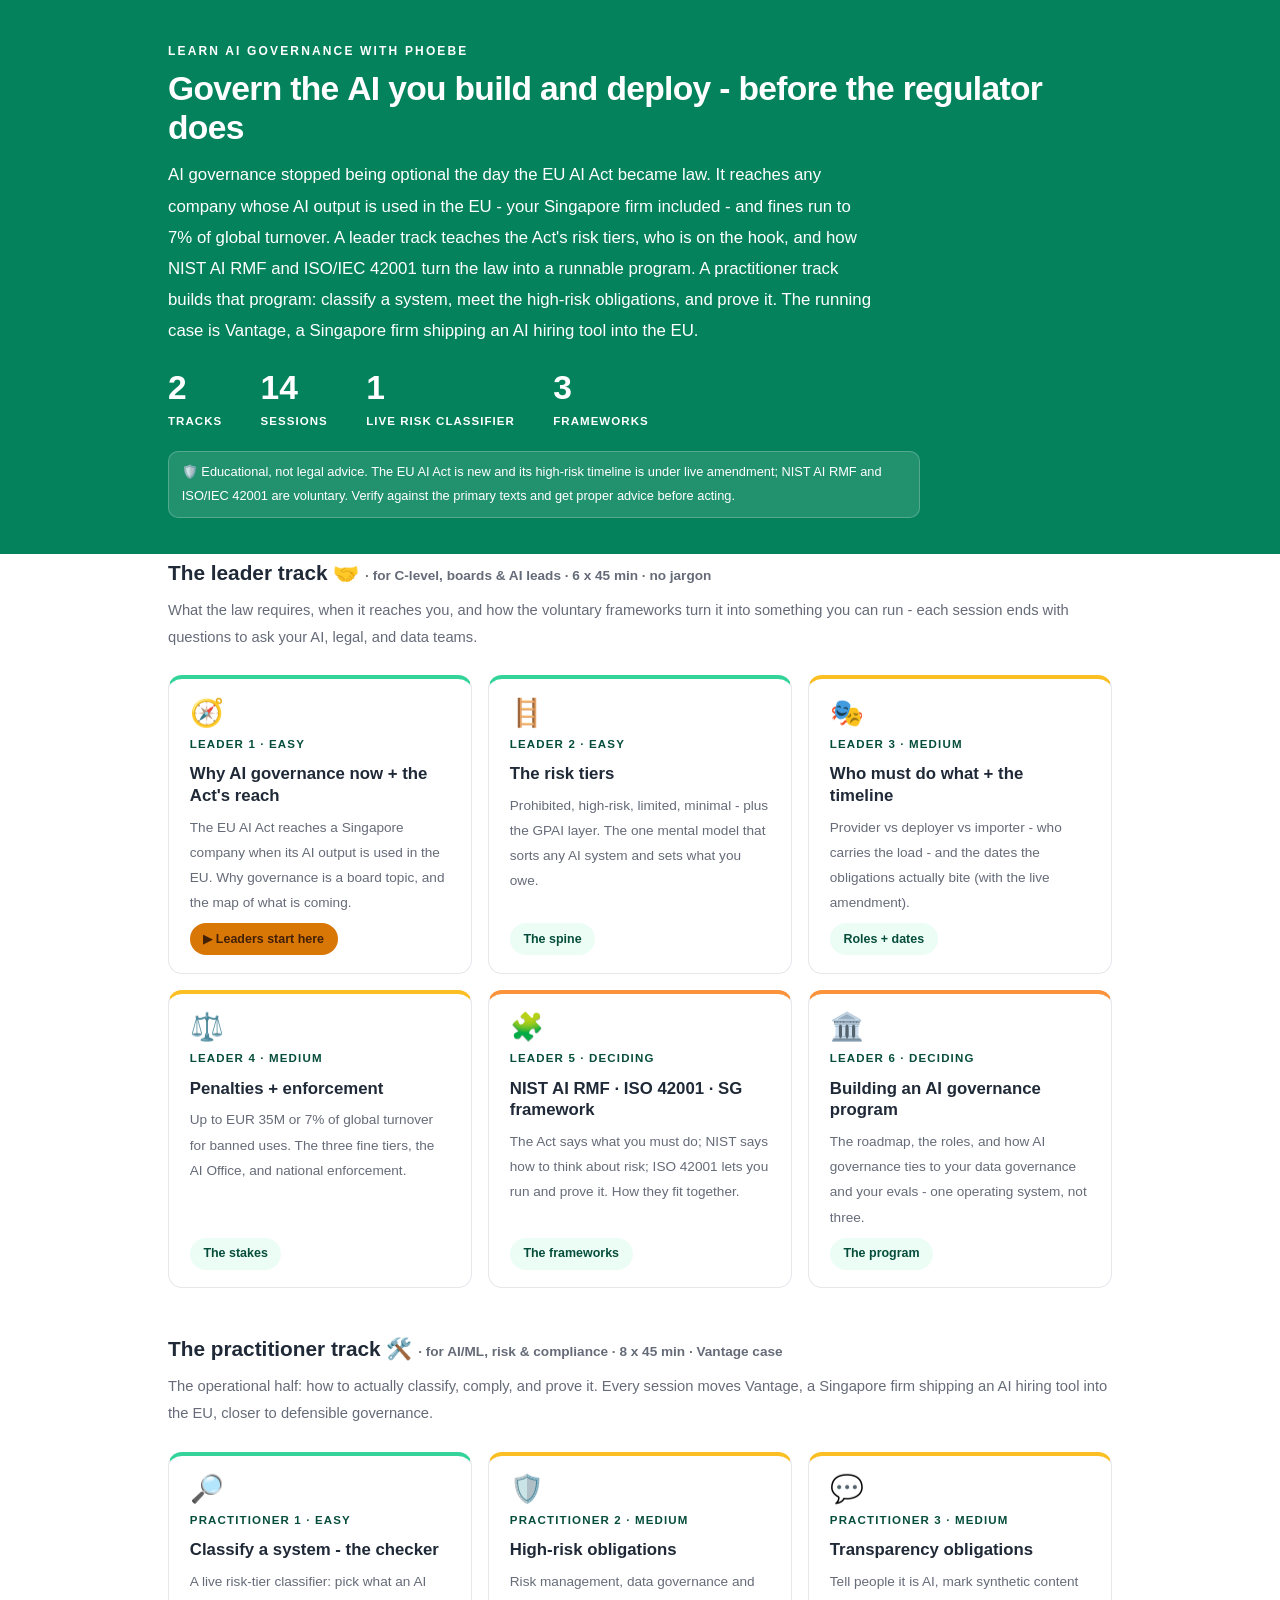
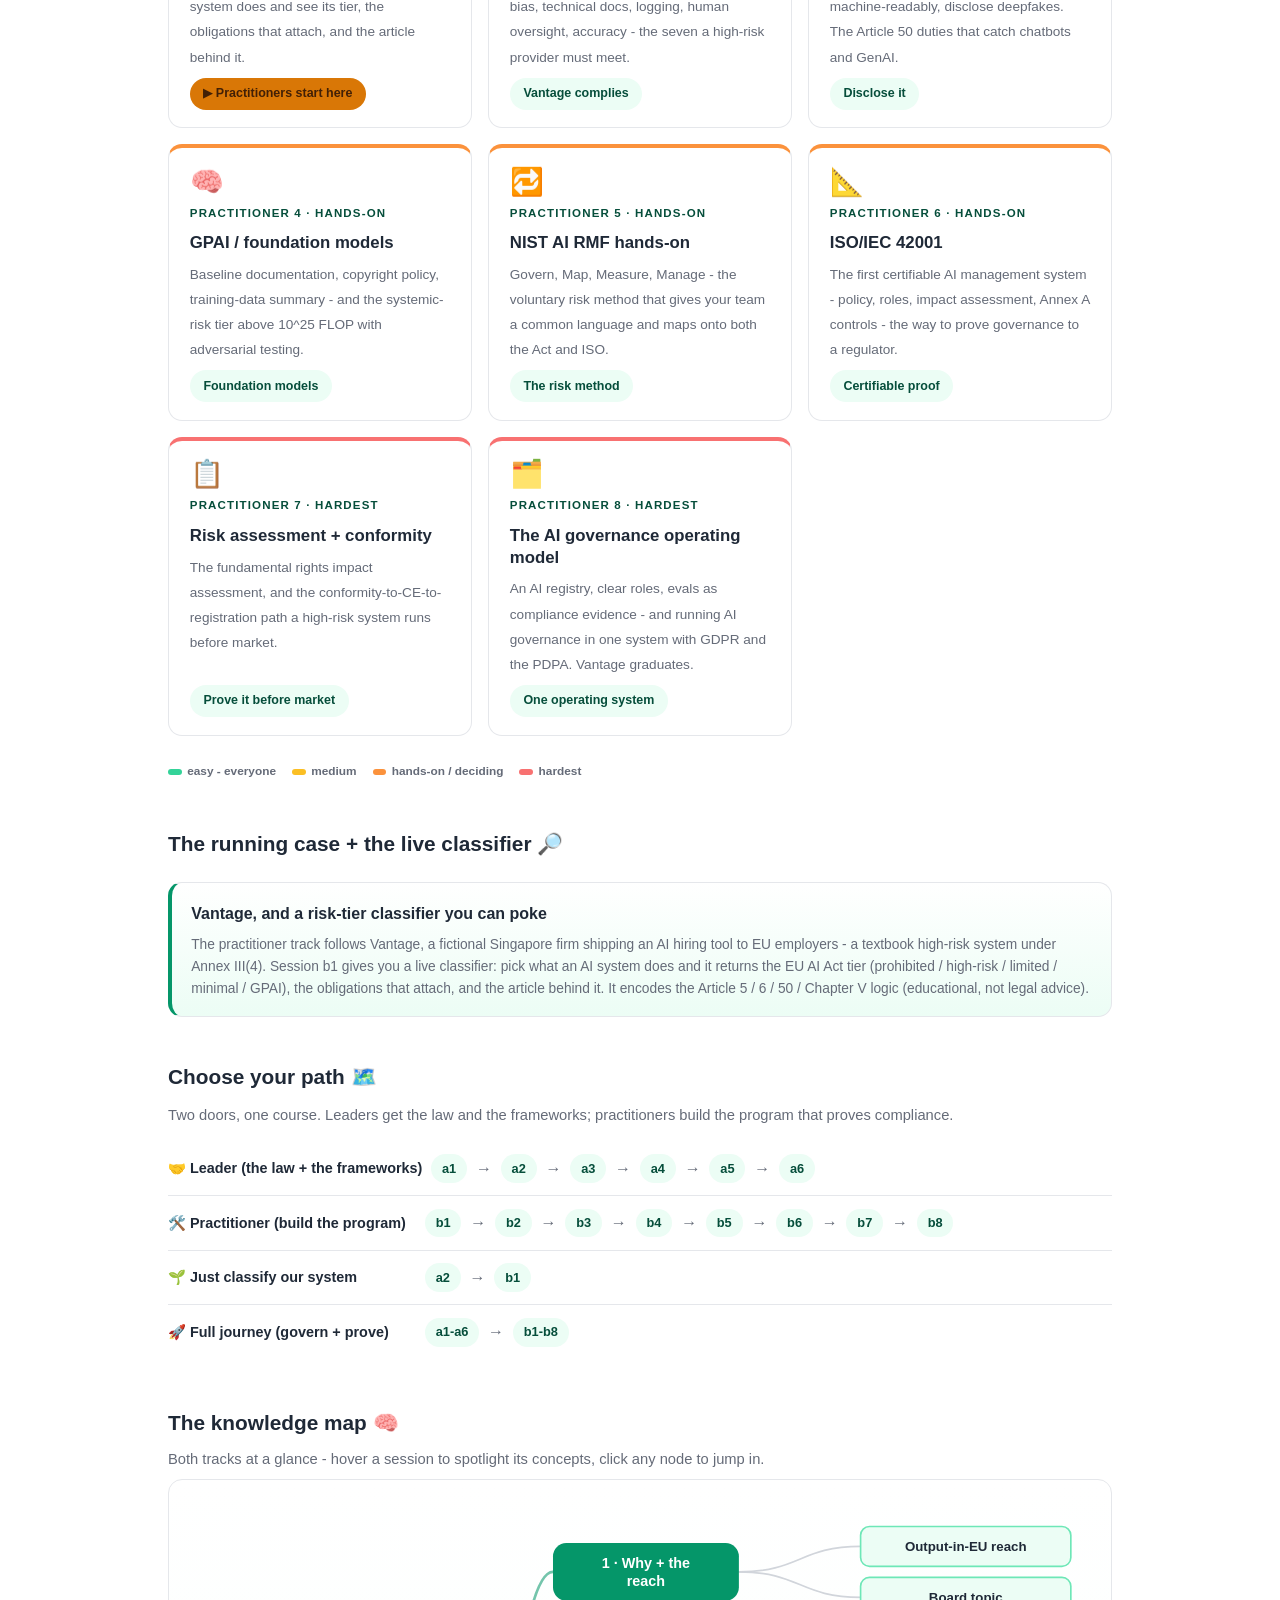
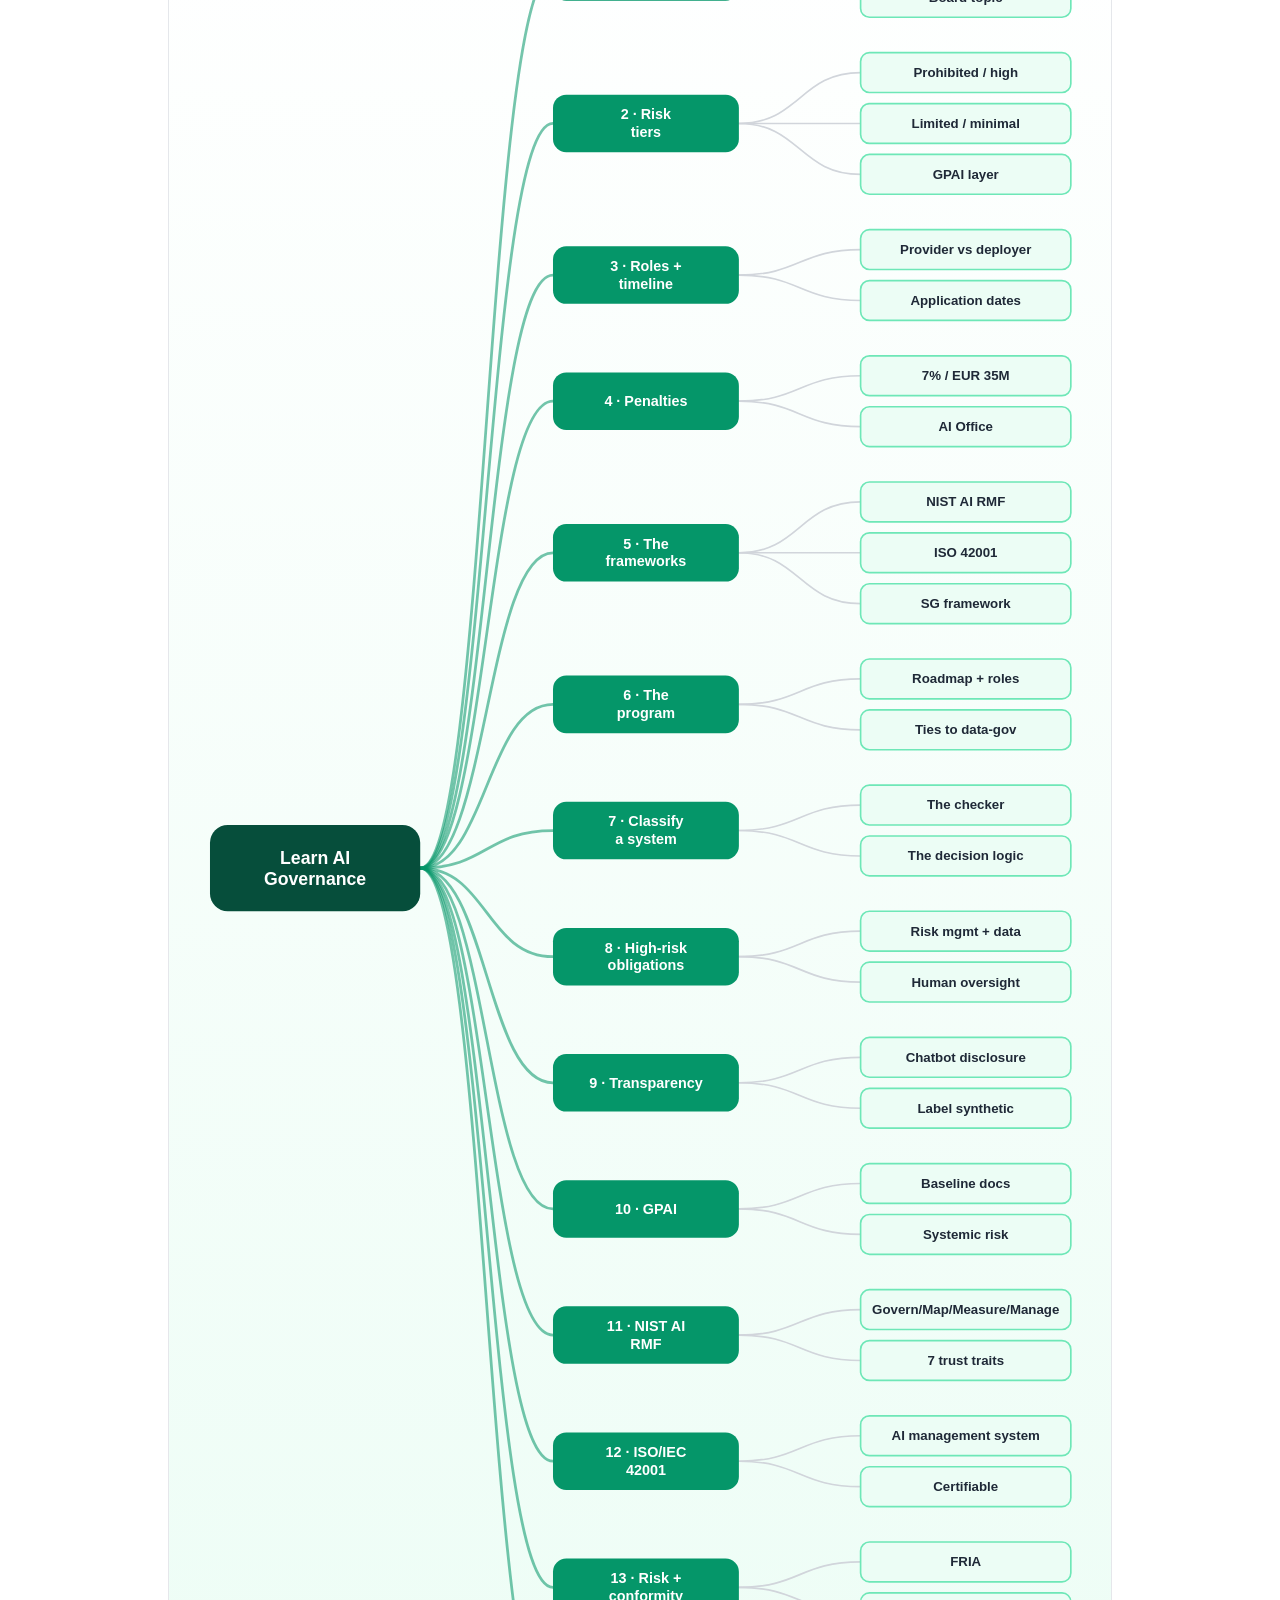
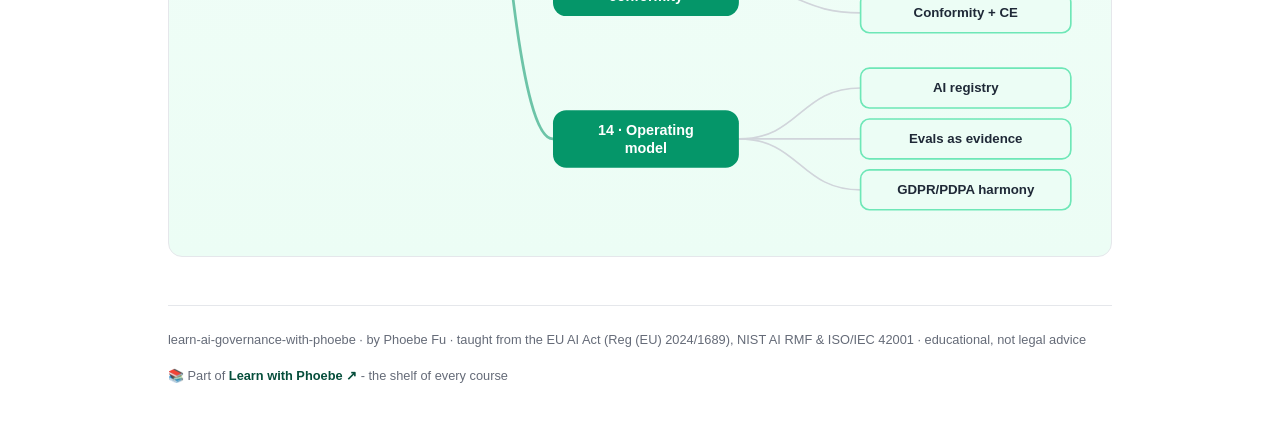
==== commit 4c13dad9: "Light surfaces everywhere: lightbox, cheat panel, code boxes; contrast and phone-width fixes Every d" ====
--- a/index.html
+++ b/index.html
@@ -19,11 +19,11 @@
 <meta name="twitter:image" content="https://phoebefu6.github.io/learn-ai-governance-with-phoebe/assets/og-cover.png">
 <!-- social:end -->
 <title>learn AI governance with phoebe - the EU AI Act, NIST AI RMF & ISO 42001</title>
-<link rel="stylesheet" href="assets/style.css?v=10">
+<link rel="stylesheet" href="assets/style.css?v=31">
 <style>
   .stats-row { display: flex; gap: 2.4rem; margin-top: 1.5rem; flex-wrap: wrap; }
   .stat b { display: block; font-size: 2.1rem; font-weight: 800; line-height: 1.05; font-variant-numeric: tabular-nums; }
-  .stat span { font-size: .72rem; opacity: .85; text-transform: uppercase; letter-spacing: .09em; font-weight: 600; }
+  .stat span { font-size: .72rem; opacity: 1; text-transform: uppercase; letter-spacing: .09em; font-weight: 600; }
   .lawnote { margin-top: 1rem; font-size: .8rem; background: rgba(255,255,255,.12); border: 1px solid rgba(255,255,255,.22); border-radius: 10px; padding: .55rem .8rem; max-width: 47rem; }
 
   .course-grid { display: grid; grid-template-columns: repeat(auto-fit, minmax(17rem, 1fr)); gap: 1rem; margin-top: 1.5rem; }
@@ -44,9 +44,9 @@
   .path { display: flex; gap: .55rem; align-items: center; padding: .75rem 0; border-bottom: .5px solid var(--hairline); flex-wrap: wrap; }
   .path:last-child { border-bottom: none; }
   .path b { min-width: 15.5rem; font-size: .9rem; }
-  .path .pstep { background: var(--indigo-50); color: var(--indigo); border-radius: 999px; padding: .16rem .68rem; font-weight: 700; font-size: .8rem; text-decoration: none; transition: all .12s ease; }
+  .path .pstep { background: var(--indigo-50); color: var(--indigo-deep); border-radius: 999px; padding: .16rem .68rem; font-weight: 700; font-size: .8rem; text-decoration: none; transition: all .12s ease; }
   .path .pstep:hover { background: var(--indigo); color: #fff; }
-  .path .parr { color: var(--faint); font-weight: 700; }
+  .path .parr { color: var(--muted); font-weight: 700; }
 
   .rp-card { border: 1px solid var(--hairline); border-left: 4px solid var(--indigo); border-radius: var(--radius); padding: 1rem 1.2rem; background: linear-gradient(180deg,#fff,var(--indigo-50)); margin-top: 1.2rem; }
   .rp-card h4 { font-size: 1rem; font-weight: 800; margin-bottom: .3rem; }
@@ -63,6 +63,7 @@
   .mm-link:hover .mm-node rect { filter: brightness(1.06); }
   .mm-edge { transition: opacity .15s ease; }
 </style>
+<style>/* contrast-patch-2 */ .cnum, .course-card .cnum, .paths a, .pagefoot a, .pstep, .path .pstep { color: var(--indigo-deep); }</style>
 </head>
 <body>
 
@@ -277,6 +278,6 @@
 };
 </script>
 <script src="assets/mindmap.js?v=6"></script>
-<script src="assets/app.js?v=6"></script>
+<script src="assets/app.js?v=31"></script>
 </body>
 </html>
--- a/assets/style.css
+++ b/assets/style.css
@@ -10,15 +10,15 @@
   --indigo-soft: #6EE7B7;
   --indigo-50: #ECFDF5;
   --ink: #1F2937;
-  --muted: #6B7280;
+  --muted: #656B78;
   --faint: #D1D5DB;
   --hairline: #E5E7EB;
   --amber: #D97706;
   --amber-ink: #422006;
   --amber-50: #FFFBEB;
   --paper: #FFFFFF;
-  --code-bg: #111827;
-  --code-ink: #E5E7EB;
+  --code-bg: #ECFDF5;
+  --code-ink: #1F2937;
   --radius: 14px;
 }
 
@@ -48,7 +48,7 @@
   font-size: .75rem;
   letter-spacing: .18em;
   text-transform: uppercase;
-  opacity: .85;
+  opacity: 1;
   font-weight: 600;
 }
 .masthead h1 {
@@ -59,7 +59,7 @@
   letter-spacing: -.02em;
 }
 .masthead h1 .accent { color: inherit; }
-.masthead .sub { font-size: 1.05rem; opacity: .92; max-width: 44rem; }
+.masthead .sub { font-size: 1.05rem; opacity: 1; max-width: 44rem; }
 
 .chip-row { display: flex; flex-wrap: wrap; gap: .5rem; margin-top: 1.1rem; }
 .chip {
@@ -73,7 +73,7 @@
   white-space: nowrap;
 }
 .chip.level { background: #fff; color: var(--indigo-text); }
-.chip.audience { background: rgba(255,255,255,.16); color: #fff; border: 1px solid rgba(255,255,255,.35); }
+.chip.audience { background: rgba(255,255,255,.08); color: #fff; border: 1px solid rgba(255,255,255,.35); }
 .chip.time { background: var(--ink); color: #fff; font-variant-numeric: tabular-nums; }
 
 /* ---------- agenda bar ---------- */
@@ -226,7 +226,7 @@
 .pill.light { background: var(--indigo-50); color: var(--indigo-text); }
 .pill.inkpill { background: var(--ink); color: #fff; }
 .pill.amber, .pill.peach { background: var(--amber); color: var(--amber-ink); }
-.pill.bare { color: var(--faint); }
+.pill.bare { color: var(--muted); }
 
 /* ---------- 4D grid ---------- */
 .grid-2 { display: grid; grid-template-columns: repeat(auto-fit, minmax(15rem, 1fr)); gap: .8rem; margin: .5rem 0 1rem; }
@@ -255,10 +255,11 @@
 table.clean td:first-child { font-weight: 600; }
 
 /* ---------- prompt boxes ---------- */
-.prompt-box {
+.prompt-box{
   position: relative;
-  background: var(--code-bg);
-  color: var(--code-ink);
+  background: #ECFDF5;
+  border: 1px solid #E5E7EB;
+  color: #1F2937;
   border-radius: var(--radius);
   padding: 1.1rem 1.2rem;
   margin: 1rem 0 1.2rem;
@@ -268,12 +269,12 @@
   white-space: pre-wrap;
   word-break: break-word;
 }
-.prompt-box .label {
+.prompt-box .label{
   position: absolute;
   top: -0.7rem;
   left: 1rem;
-  background: var(--indigo-solid);
-  color: #fff;
+  background: #047F59;
+  color: #FFFFFF;
   font-family: "Inter", -apple-system, sans-serif;
   font-size: .68rem;
   font-weight: 700;
@@ -284,13 +285,13 @@
 }
 .prompt-box.bad .label { background: var(--faint); color: var(--ink); }
 .prompt-box.good .label { background: var(--amber); color: var(--amber-ink); }
-.copy-btn {
+.copy-btn{
   position: absolute;
   top: .7rem;
   right: .7rem;
-  background: rgba(255,255,255,.1);
-  border: 1px solid rgba(255,255,255,.25);
-  color: #fff;
+  background: #FFFFFF;
+  border: 1px solid #E5E7EB;
+  color: #1F2937;
   border-radius: 999px;
   padding: .25rem .8rem;
   font-size: .72rem;
@@ -299,7 +300,7 @@
   font-family: "Inter", -apple-system, sans-serif;
   transition: background .15s ease;
 }
-.copy-btn:hover { background: rgba(255,255,255,.22); }
+.copy-btn:hover { background: #E5E7EB; }
 .copy-btn.copied { background: var(--amber); border-color: var(--amber); color: var(--amber-ink); }
 
 /* ---------- demo steps ---------- */
@@ -389,11 +390,11 @@
   gap: .4rem;
 }
 
-.lightbox {
+.lightbox{
   position: fixed;
   inset: 0;
   z-index: 100;
-  background: rgba(31,41,55,.9);
+  background: rgba(255,255,255,.97);
   display: none;
   align-items: center;
   justify-content: center;
@@ -401,8 +402,10 @@
   cursor: zoom-out;
 }
 .lightbox.open { display: flex; }
-.lightbox .inner {
+.lightbox .inner{
   background: #fff;
+  border: 1px solid #E5E7EB;
+  box-shadow: 0 10px 40px rgba(31,41,55,.14);
   border-radius: var(--radius);
   padding: 2rem;
   max-width: 94vw;
@@ -410,13 +413,12 @@
   overflow: auto;
 }
 .lightbox .inner svg, .lightbox .inner img { width: min(88vw, 70rem); height: auto; }
-.lightbox .close-hint {
+.lightbox .close-hint{
   position: fixed;
   top: 1rem; right: 1.4rem;
-  color: #fff;
+  color: #1F2937;
   font-size: .8rem;
   font-weight: 600;
-  opacity: .8;
 }
 
 /* ---------- courses covered ---------- */
@@ -435,19 +437,20 @@
 .covered-row .note { margin-left: auto; color: var(--muted); font-size: .78rem; text-align: right; }
 
 /* ---------- cheat sheet footer ---------- */
-.cheat {
-  background: var(--ink);
-  color: #fff;
+.cheat{
+  background: #ECFDF5;
+  border: 1px solid #E5E7EB;
+  color: #1F2937;
   border-radius: var(--radius);
   padding: 1.6rem 1.6rem 1.3rem;
   margin-top: 3rem;
 }
 .cheat h3 { font-size: 1.1rem; margin-bottom: 1rem; }
-.cheat h3 span { color: var(--indigo-soft); }
+.cheat h3 span { color: #064E3B; }
 .cheat .grid-2 { gap: 1rem; }
 .cheat .cheat-item { border-left: 3px solid var(--indigo-mid); padding-left: .8rem; }
-.cheat .cheat-item b { display: block; font-size: .85rem; color: var(--indigo-soft); }
-.cheat .cheat-item span { font-size: .82rem; opacity: .85; }
+.cheat .cheat-item b { display: block; font-size: .85rem; color: #064E3B; }
+.cheat .cheat-item span { font-size: .82rem; color: #6B7280; }
 
 footer.pagefoot {
   border-top: 1px solid var(--hairline);
@@ -542,7 +545,7 @@
   margin-top: 1.1rem;
   flex-wrap: wrap;
 }
-.journey .jlabel { font-size: .7rem; font-weight: 700; text-transform: uppercase; letter-spacing: .09em; opacity: .8; margin-right: .3rem; }
+.journey .jlabel { font-size: .7rem; font-weight: 700; text-transform: uppercase; letter-spacing: .09em; opacity: 1; margin-right: .3rem; }
 .journey a {
   width: 1.7rem; height: 1.7rem;
   border-radius: 999px;
@@ -809,3 +812,32 @@
   color: var(--pv-flag);
 }
 /* === /LWP-PATCH === */
+/* layout-patch-3: phone-width overflow (2026-10-10) */
+.sql-bar { flex-wrap: wrap; }
+@media (max-width: 480px) {
+  .covered-row { flex-wrap: wrap; }
+  .covered-row .note { margin-left: 0; text-align: left; flex-basis: 100%; }
+  details.card summary { flex-wrap: wrap; }
+  details.card summary .mini { white-space: normal; }
+  .wk, .sqlbox, .prompt-box, pre { max-width: 100%; overflow-x: auto; }
+  .mono, code, strong, .note { overflow-wrap: anywhere; }
+  select, input[type=range], label { max-width: 100%; }
+  canvas, svg, img { max-width: 100%; height: auto; }
+  .tree-kids, .tree-node-wrap, .tree-node, .rb-night, .al-row, .gd-field, .tl-row, .sl-row { max-width: 100%; overflow-x: auto; }
+  .tl-cols, .sl-cols, .bb-cols, .ev-cols, [class$="-cols"] { grid-template-columns: 1fr !important; display: grid; }
+  .tl-cols > *, .sl-cols > *, [class$="-cols"] > * { min-width: 0; max-width: 100%; }
+  .mono { white-space: normal; }
+  .er-w, .bb-lab, .tl-lev, .sl-lev { max-width: 100%; white-space: normal; }
+}
+/* contrast-patch-2b */
+.cheat a { color: var(--indigo-deep, var(--ink)); }
+.chip.audience { background: transparent; border-color: rgba(255,255,255,.55); }
+.masthead a, .masthead .sub a { color: #fff; text-decoration: underline; text-underline-offset: 2px; }
+.prompt-box b, .prompt-box strong { color: var(--indigo-deep, var(--ink)); }
+.prompt-box span, .prompt-box em, .prompt-box i { color: inherit; }
+.pp-stamp i { color: var(--ink); }
+/* contrast-patch-2 */
+.klabel, .section-kicker .klabel, details.card summary .caret, .crumb a, .toolbar .crumb a, .pagenav a, .pagefoot a, footer.pagefoot a, .pagefoot p a, .cnum, .course-card .cnum, .pill.light, .covered-row .status.light, .paths a, .tag.concept, .chip.level, .quiz-score, .mmd-launch, .mode.self, .legend .pill.light { color: var(--indigo-deep); }
+.chip.audience { background: transparent; border-color: rgba(255,255,255,.55); }
+.journey a { background: var(--indigo-deep); border-color: rgba(255,255,255,.6); }
+.skip-link { background: var(--indigo-deep); }
